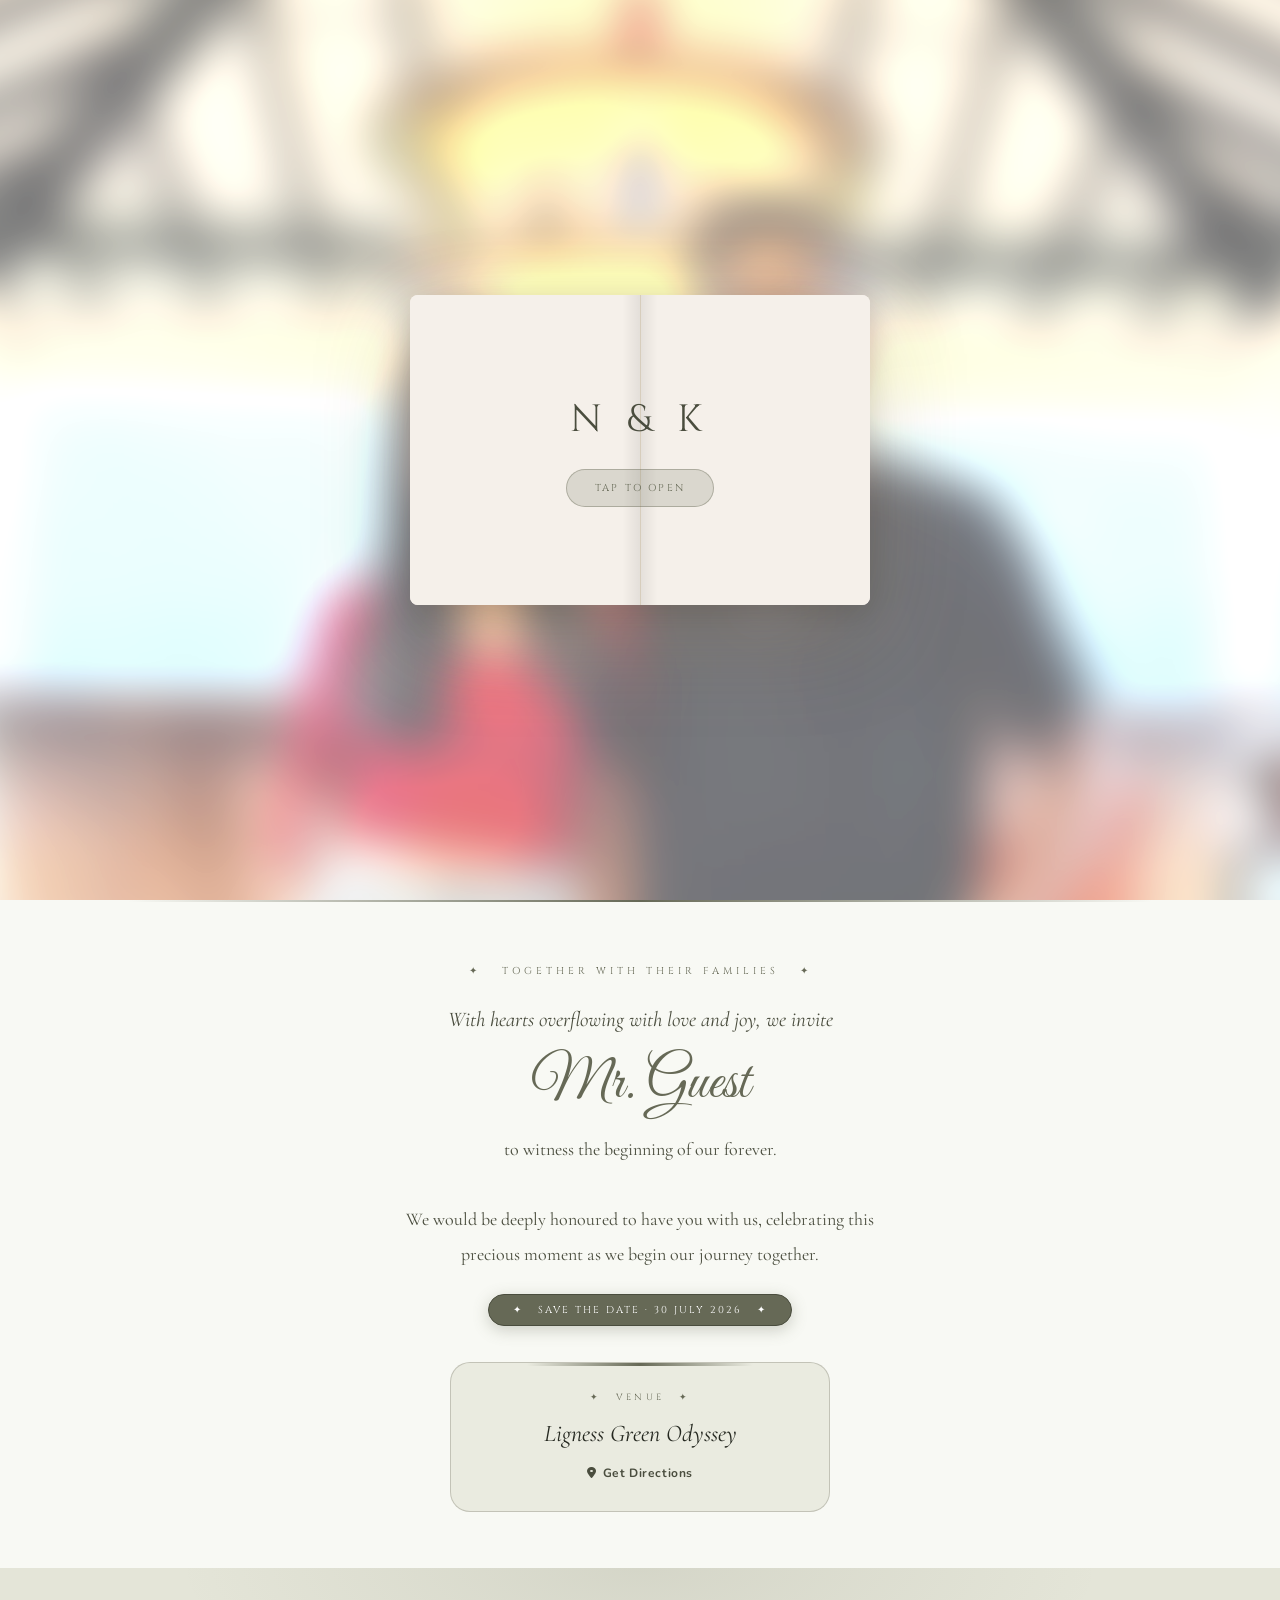
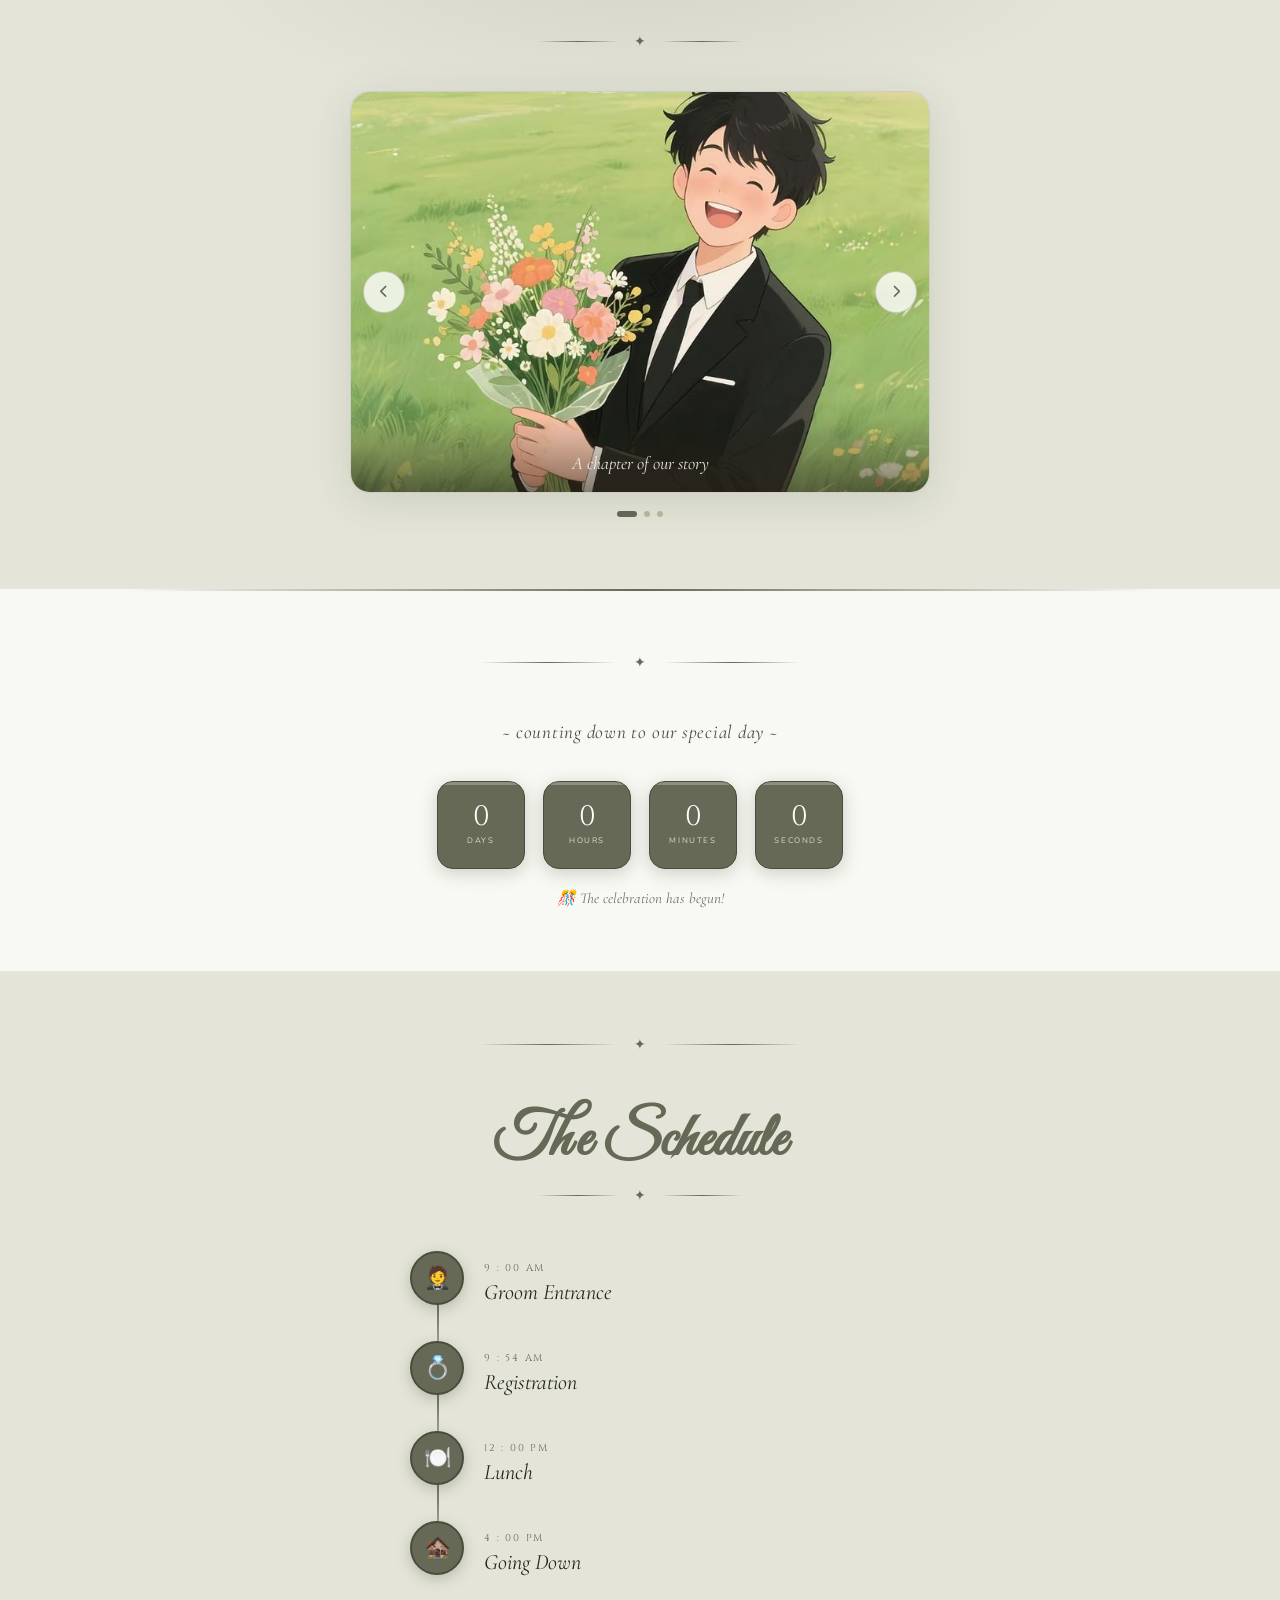
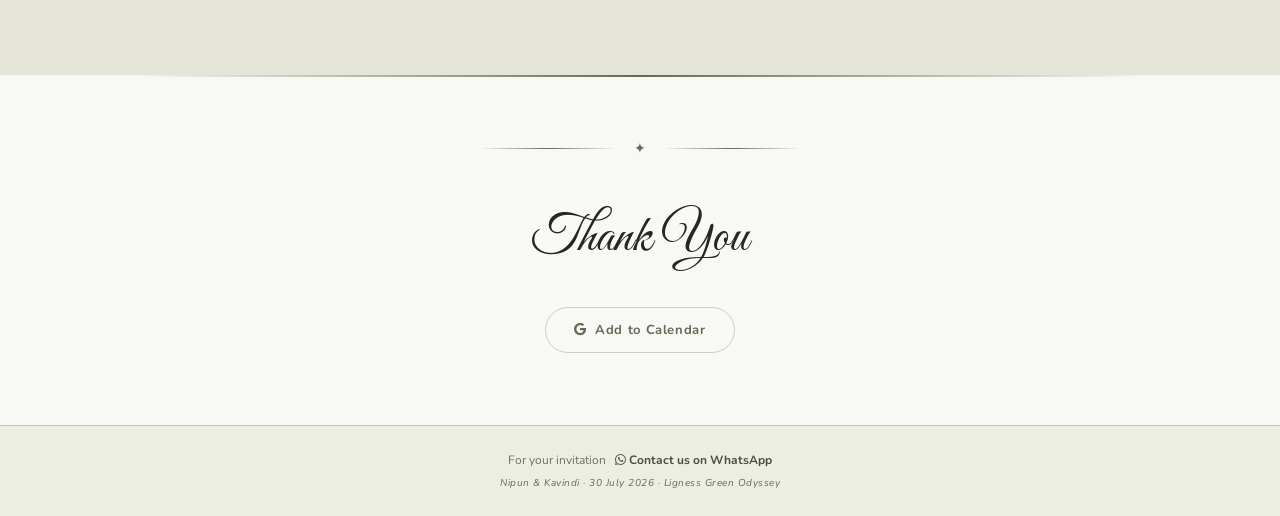
==== invitaion/index.html @ 9d9e5617 "Update index.html" ====
<!DOCTYPE html>
<html lang="en">
<head>
  <meta charset="UTF-8">
  <meta name="viewport" content="width=device-width, initial-scale=1.0">
  <title>Nipun &amp; Kavindi · Wedding Invitation</title>
  <meta name="description" content="You are cordially invited to the wedding of Nipun &amp; Kavindi · 30 July 2026">
  <meta http-equiv="Cache-Control" content="no-cache, no-store, must-revalidate">
  <meta http-equiv="Pragma" content="no-cache">
  <meta http-equiv="Expires" content="0">
  <link rel="preconnect" href="https://fonts.googleapis.com">
  <link rel="preconnect" href="https://fonts.gstatic.com" crossorigin>
  <link href="https://fonts.googleapis.com/css2?family=Great+Vibes&family=Cormorant+Garamond:ital,wght@0,300;0,400;0,500;0,600;1,300;1,400;1,500&family=Cinzel:wght@400;500;600&family=Nunito:wght@300;400;500;600&display=swap" rel="stylesheet">
  <link rel="stylesheet" href="https://cdnjs.cloudflare.com/ajax/libs/font-awesome/6.5.0/css/all.min.css">

  <style>
    /* ═══════════════════════════════════════════════════
       ELEGANT WEDDING INVITATION · LIGHT THEME
       Inspired by classic illustration wedding cards
    ═══════════════════════════════════════════════════ */

    :root {
      --bg:           #eaebe0;
      --bg-hero:      #eceee2;
      --card:         #f8f9f4;
      --text:         #252820;
      --text-mid:     #4a4d3e;
      --text-soft:    #6e7162;
      --gold:         #666956;
      --gold-mid:     #666956;
      --gold-pale:    #b8ba9e;
      --gold-light:   #d8d9ca;
      --teal:         #4a4d3e;
      --teal-light:   #666956;
      --blue-flower:  #5a6048;
      --lavender:     #7a7d68;
      --green:        #3d4032;
      --green-mid:    #666956;
      --border:       rgba(102,105,86,0.3);
      --shadow:       rgba(70,74,54,0.15);
    }

    *, *::before, *::after { margin:0; padding:0; box-sizing:border-box; }
    html { scroll-behavior:smooth; }

    body {
      font-family: 'Nunito', sans-serif;
      background: var(--bg);
      color: var(--text);
      overflow-x: hidden;
    }

    /* ─────────── MUSIC BUTTON ─────────── */
    .music-btn {
      position: fixed; top:14px; right:14px; z-index:200;
      display:flex; align-items:center; gap:7px;
      background: rgba(255,255,255,0.85);
      backdrop-filter: blur(10px);
      border: 1px solid var(--border);
      border-radius: 50px; padding:8px 16px;
      color: var(--gold); font-family:'Nunito',sans-serif;
      font-size:12px; font-weight:600; letter-spacing:0.04em;
      cursor:pointer; transition:all 0.3s;
      box-shadow: 0 2px 12px var(--shadow);
    }
    .music-btn:hover { background:#fff; box-shadow:0 4px 18px var(--shadow); }

    /* ═══════════════════════════════════════════════════
       HERO  (chandelier · names · date · couple · flowers)
    ═══════════════════════════════════════════════════ */
    .hero {
      position:relative; background: var(--bg-hero);
      display:flex; flex-direction:column; align-items:center;
      padding: 0 20px 0;
      overflow:hidden; min-height:100vh;
    }

    /* Soft radial glow in centre */
    .hero::before {
      content:''; position:absolute; inset:0;
      background: radial-gradient(ellipse 70% 60% at 50% 40%,
        rgba(102,105,86,0.18) 0%, transparent 70%);
      pointer-events:none;
    }

    /* ── Names & date ── */
    .hero-names-block {
      position:relative; z-index:5;
      text-align:center; margin-top:80px; margin-bottom:0;
    }
    .hero-names {
      font-family: 'Great Vibes', cursive;
      font-size: clamp(44px, 10vw, 78px);
      color: #2a1e0c;
      line-height: 1.1;
      letter-spacing: 0.01em;
      opacity:0; animation: fade-in 1s 0.3s ease forwards;
    }
    .hero-amp { color: #9a7b3c; }

    .hero-ornament {
      display:flex; align-items:center; justify-content:center;
      gap:12px; margin:10px auto;
      opacity:0; animation: fade-in 1s 0.5s ease forwards;
    }
    .hero-ornament::before, .hero-ornament::after {
      content:''; display:block; width:60px; height:1px;
      background: linear-gradient(to right, transparent, var(--gold-mid), transparent);
    }
    .hero-ornament span { font-size:14px; color:var(--gold-mid); }

    .hero-date {
      font-family:'Cinzel', serif;
      font-size: clamp(11px, 2vw, 14px);
      letter-spacing: 0.35em; color: var(--text-mid);
      text-transform:uppercase;
      opacity:0; animation: fade-in 1s 0.7s ease forwards;
    }

    @keyframes fade-in {
      from { opacity:0; transform:translateY(10px); }
      to   { opacity:1; transform:none; }
    }

    /* ── Scattered birds ── */
    .bird {
      position:absolute; z-index:6;
      animation: bird-float var(--bd, 4s) ease-in-out infinite alternate;
      animation-delay: var(--bdd, 0s);
    }
    @keyframes bird-float {
      from { transform: translateY(0) rotate(var(--br,0deg)); }
      to   { transform: translateY(-8px) rotate(var(--br2,2deg)); }
    }

    /* ── Couple illustration ── */
    .couple-wrap {
      position:relative; z-index:4;
      width: min(420px, 96vw);
      margin: 6px auto -8px;
      filter: drop-shadow(0 12px 28px rgba(160,130,90,0.15));
    }

    /* ── Flowers / foliage strip ── */
    .flower-strip {
      position:relative; z-index:5;
      width:100%; max-width:480px; margin:0 auto;
    }

    /* ═══════════════════════════════════════════════════
       INVITATION TEXT
    ═══════════════════════════════════════════════════ */
    .invitation-section {
      padding:64px 24px 56px;
      background: var(--card);
      text-align:center; position:relative; overflow:hidden;
    }
    .invitation-section::before {
      content:''; position:absolute; top:0; left:10%; right:10%; height:2px;
      background: linear-gradient(to right, transparent, #666956, transparent);
    }

    .invite-eyebrow {
      font-family:'Cinzel', serif;
      font-size:10px; letter-spacing:0.4em;
      color:var(--gold-mid); text-transform:uppercase;
      margin-bottom:22px;
    }
    .invite-lead {
      font-family:'Cormorant Garamond', serif;
      font-size: clamp(17px,3vw,21px); font-style:italic;
      color:var(--text-mid); line-height:1.9;
      max-width:540px; margin:0 auto 8px;
    }
    .invitee-name {
      display:block;
      font-family:'Great Vibes', cursive;
      font-size: clamp(38px,8vw,58px);
      color:var(--gold); margin:8px 0 12px;
    }
    .invite-body {
      font-family:'Cormorant Garamond', serif;
      font-size: clamp(15px,2.5vw,18px);
      color:var(--text-mid); line-height:1.95;
      max-width:520px; margin:0 auto;
    }
    .save-badge {
      display:inline-flex; align-items:center; gap:8px;
      margin-top:22px;
      background:#666956;
      border:1px solid #4a4d3e;
      border-radius:50px; padding:8px 24px;
      font-family:'Cinzel',serif; font-size:10px; letter-spacing:0.2em;
      color:#fff; text-transform:uppercase;
      box-shadow: 0 4px 16px rgba(102,105,86,0.3);
    }

    /* Venue card */
    .venue-card {
      max-width:380px; margin:36px auto 0;
      background:var(--bg);
      border:1px solid var(--border);
      border-radius:20px;
      padding:28px 32px; text-align:center;
      position:relative; overflow:hidden;
    }
    .venue-card::before {
      content:''; position:absolute; top:0; left:20%; right:20%; height:3px;
      background: linear-gradient(to right, transparent, #666956, transparent);
    }
    .venue-label {
      font-family:'Cinzel',serif; font-size:9px;
      letter-spacing:0.35em; color:var(--gold-mid);
      text-transform:uppercase; margin-bottom:14px;
    }
    .venue-name {
      font-family:'Cormorant Garamond',serif;
      font-size:24px; font-style:italic;
      color:var(--text); line-height:1.4;
    }
    .venue-link {
      display:inline-flex; align-items:center; gap:6px;
      margin-top:14px; color:var(--teal);
      font-family:'Nunito',sans-serif; font-size:12px;
      font-weight:700; letter-spacing:0.05em;
      text-decoration:none; transition:color .3s;
    }
    .venue-link:hover { color:var(--gold); }

    /* ═══════════════════════════════════════════════════
       GALLERY
    ═══════════════════════════════════════════════════ */
    .gallery-section {
      padding:64px 24px 72px;
      background:#e4e5d8; position:relative;
    }
    .gallery-section::before {
      content:''; position:absolute; inset:0;
      background:radial-gradient(ellipse 60% 40% at 50% 0%,
        rgba(102,105,86,0.12) 0%, transparent 60%);
      pointer-events:none;
    }

    .sec-title {
      font-family:'Great Vibes', cursive;
      font-size: clamp(40px,8vw,62px);
      color:var(--gold); text-align:center; margin-bottom:4px;
    }
    .sec-rule {
      display:flex; align-items:center; justify-content:center;
      gap:16px; margin-bottom:40px;
    }
    .sec-rule::before, .sec-rule::after {
      content:''; flex:1; max-width:80px; height:1.5px;
      background:linear-gradient(to right, transparent, #666956, transparent);
    }
    .sec-rule span { font-size:14px; color:#666956; }

    /* Carousel */
    .carousel-wrap { max-width:580px; margin:0 auto; }
    .carousel-frame {
      border-radius:20px; overflow:hidden;
      border:1px solid var(--border);
      box-shadow:0 8px 40px var(--shadow);
      position:relative; background:var(--card);
    }
    .c-track {
      display:flex;
      transition: transform .65s cubic-bezier(.4,0,.2,1);
    }
    .c-slide { min-width:100%; }
    .c-slide img {
      width:100%; height:400px;
      object-fit:cover; display:block;
    }
    .c-caption {
      position:absolute; bottom:0; left:0; right:0;
      padding:36px 22px 18px;
      background:linear-gradient(transparent, rgba(42,34,24,0.55));
      font-family:'Cormorant Garamond',serif; font-style:italic;
      font-size:18px; color:rgba(255,252,244,0.88);
      text-align:center; pointer-events:none;
    }
    .c-btn {
      position:absolute; top:50%; transform:translateY(-50%);
      background:rgba(255,255,255,0.8); backdrop-filter:blur(8px);
      border:1px solid var(--border); border-radius:50%;
      width:42px; height:42px;
      display:flex; align-items:center; justify-content:center;
      color:var(--gold); cursor:pointer; z-index:5; font-size:13px;
      transition:all .3s;
    }
    .c-btn:hover { background:#fff; color:var(--text); }
    .c-btn.prev { left:12px; }
    .c-btn.next { right:12px; }
    .c-dots {
      display:flex; justify-content:center; gap:7px; margin-top:18px;
    }
    .c-dot {
      height:6px; border-radius:3px; border:none; cursor:pointer;
      background:var(--gold-pale); transition:all .35s; width:6px;
    }
    .c-dot.on { background:var(--gold); width:20px; }

    /* ═══════════════════════════════════════════════════
       COUNTDOWN
    ═══════════════════════════════════════════════════ */
    .countdown-section {
      padding:64px 24px;
      background:var(--card); text-align:center;
      position:relative; overflow:hidden;
    }
    .countdown-section::before {
      content:''; position:absolute; top:0; left:10%; right:10%; height:2px;
      background:linear-gradient(to right, transparent, #666956, transparent);
    }
    .cd-label {
      font-family:'Cormorant Garamond',serif; font-style:italic;
      font-size:clamp(15px,2.5vw,19px);
      color:var(--text-mid); letter-spacing:.04em; margin-bottom:38px;
    }
    .cd-grid {
      display:flex; justify-content:center;
      gap:clamp(10px,2vw,18px); flex-wrap:wrap; margin-bottom:20px;
    }
    .cd-item {
      width:88px; height:88px;
      background:#666956;
      border:1px solid #4a4d3e;
      border-radius:16px;
      display:flex; flex-direction:column;
      align-items:center; justify-content:center;
      position:relative; overflow:hidden;
      box-shadow: 0 4px 18px rgba(102,105,86,0.3);
    }
    .cd-item::before {
      content:''; position:absolute; top:0; left:0; right:0; height:3px;
      background:rgba(255,255,255,0.25);
    }
    .cd-val {
      font-family:'Cinzel',serif; font-size:28px;
      color:#fff; line-height:1;
    }
    .cd-unit {
      font-family:'Nunito',sans-serif;
      font-size:8px; letter-spacing:.2em;
      color:rgba(255,255,255,0.75); text-transform:uppercase; margin-top:4px;
    }
    .cd-sub {
      font-family:'Cormorant Garamond',serif; font-style:italic;
      font-size:15px; color:var(--text-soft);
    }

    /* ═══════════════════════════════════════════════════
       SCHEDULE
    ═══════════════════════════════════════════════════ */
    .schedule-section {
      padding:64px 24px;
      background:#e4e5d8; position:relative;
    }
    .timeline {
      max-width:460px; margin:0 auto;
      display:flex; flex-direction:column;
    }
    .tl-item {
      display:flex; gap:20px; align-items:flex-start;
      position:relative;
    }
    .tl-item:not(:last-child)::after {
      content:''; position:absolute; left:27px; top:52px;
      width:2px; height:calc(100% - 16px);
      background:linear-gradient(to bottom, #666956, rgba(102,105,86,0.15));
    }
    .tl-icon {
      width:54px; height:54px; flex-shrink:0;
      background:#666956;
      border:2px solid #4a4d3e; border-radius:50%;
      display:flex; align-items:center; justify-content:center;
      font-size:22px; position:relative; z-index:1;
      box-shadow: 0 4px 14px rgba(102,105,86,0.35);
    }
    .tl-body { padding:10px 0 36px; }
    .tl-time {
      font-family:'Cinzel',serif; font-size:10px;
      letter-spacing:.18em; color:var(--gold); margin-bottom:4px;
    }
    .tl-event {
      font-family:'Cormorant Garamond',serif;
      font-size:22px; font-style:italic; color:var(--text);
    }

    /* ═══════════════════════════════════════════════════
       RSVP
    ═══════════════════════════════════════════════════ */
    .rsvp-section {
      padding:64px 24px 72px;
      background:var(--card); text-align:center; position:relative;
    }
    .rsvp-section::before {
      content:''; position:absolute; top:0; left:10%; right:10%; height:2px;
      background:linear-gradient(to right, transparent, #666956, transparent);
    }
    .rsvp-msg {
      font-family:'Great Vibes',cursive;
      font-size:clamp(34px,6vw,52px);
      color:var(--text); margin-bottom:36px;
    }
    .btn-row { display:flex; gap:14px; justify-content:center; flex-wrap:wrap; }
    .btn-g {
      display:inline-flex; align-items:center; gap:8px;
      padding:13px 28px; border-radius:50px;
      font-family:'Nunito',sans-serif; font-size:13px;
      font-weight:700; letter-spacing:.05em;
      text-decoration:none; cursor:pointer; border:none;
      transition:all .3s; position:relative; overflow:hidden;
    }
    .btn-g::after {
      content:''; position:absolute; inset:0;
      background:linear-gradient(120deg, transparent 30%, rgba(255,255,255,0.25) 50%, transparent 70%);
      transform:translateX(-100%); transition:transform .5s;
    }
    .btn-g:hover::after { transform:translateX(100%); }
    .btn-primary {
      background:linear-gradient(135deg, #666956, #7a7d68);
      color:#fff;
      box-shadow:0 4px 20px rgba(184,136,46,0.28);
    }
    .btn-primary:hover { transform:translateY(-2px); box-shadow:0 8px 28px rgba(184,136,46,0.36); }
    .btn-outline {
      background:transparent;
      border:1.5px solid var(--border) !important;
      color:var(--gold);
    }
    .btn-outline:hover { background:var(--gold-light); transform:translateY(-2px); }

    /* ─── FOOTER ─── */
    footer {
      background:var(--bg-hero);
      border-top:1px solid var(--border);
      padding:26px 20px; text-align:center;
    }
    footer p { font-size:12px; color:var(--text-soft); }
    footer a { color:var(--teal); font-weight:700; text-decoration:none; }
    footer .made { margin-top:8px; font-size:10px; color:var(--gold-mid); font-style:italic; letter-spacing:.05em; }

    /* ─── SHARED ─── */
    .gold-rule {
      display:flex; align-items:center; gap:18px;
      max-width:360px; margin:0 auto 48px; padding:0 20px;
    }
    .gold-rule::before, .gold-rule::after {
      content:''; flex:1; height:1.5px;
      background:linear-gradient(to right, transparent, #666956, transparent);
    }
    .gold-rule-icon { font-size:14px; color:#666956; }

    .reveal {
      opacity:0; transform:translateY(24px);
      transition: opacity .8s ease, transform .8s ease;
    }
    .reveal.vis { opacity:1; transform:none; }

    /* Falling particles */
    .petal {
      position:fixed; pointer-events:none; z-index:3;
      animation:petal-fall linear forwards; opacity:0;
    }
    @keyframes petal-fall {
      0%   { opacity:0; transform:translateY(-8vh) rotate(0deg) translateX(0); }
      6%   { opacity:.85; }
      80%  { opacity:.55; }
      100% { opacity:0; transform:translateY(112vh) rotate(var(--rot,540deg)) translateX(var(--dx,28px)); }
    }


    @media (max-width:480px) {
      .cd-item { width:74px; height:74px; }
      .cd-val   { font-size:22px; }
      .c-slide img { height:280px; }
      .hero { min-height: unset; padding-bottom: 20px; }
    }

    /* ── Contact popup ── */
    #contact-modal {
      position: fixed; inset: 0; z-index: 8000;
      display: flex; align-items: center; justify-content: center;
      background: rgba(42,34,24,0.45);
      backdrop-filter: blur(6px);
      opacity: 0; pointer-events: none;
      transition: opacity 0.3s ease;
    }
    #contact-modal.show { opacity: 1; pointer-events: all; }

    .cm-box {
      background: var(--card);
      border: 1px solid var(--border);
      border-radius: 24px;
      padding: 40px 36px 32px;
      text-align: center;
      width: min(360px, 88vw);
      position: relative;
      box-shadow: 0 24px 80px rgba(130,100,60,0.18);
      transform: translateY(16px);
      transition: transform 0.3s ease;
    }
    #contact-modal.show .cm-box { transform: translateY(0); }

    .cm-close {
      position: absolute; top: 14px; right: 18px;
      background: none; border: none; cursor: pointer;
      font-size: 18px; color: var(--text-soft);
      line-height: 1; transition: color 0.2s;
    }
    .cm-close:hover { color: var(--gold); }

    .cm-title {
      font-family: 'Great Vibes', cursive;
      font-size: 36px; color: var(--text);
      margin-bottom: 6px;
    }
    .cm-rule {
      display: flex; align-items: center; gap: 10px;
      margin: 0 auto 24px; max-width: 200px;
    }
    .cm-rule::before, .cm-rule::after {
      content: ''; flex: 1; height: 1px;
      background: linear-gradient(to right, transparent, var(--gold-mid), transparent);
    }
    .cm-rule span { font-size: 11px; color: var(--gold-mid); }

    .cm-person {
      display: flex; align-items: center; justify-content: space-between;
      background: var(--bg);
      border: 1px solid var(--border);
      border-radius: 14px;
      padding: 14px 20px; margin-bottom: 12px;
    }
    .cm-name {
      font-family: 'Cormorant Garamond', serif;
      font-size: 17px; font-style: italic;
      color: var(--text-mid); text-align: left;
    }
    .cm-num {
      font-family: 'Cinzel', serif;
      font-size: 12px; letter-spacing: 0.06em;
      color: var(--text); text-align: right;
    }
    .cm-wa {
      display: inline-flex; align-items: center; gap: 6px;
      margin-top: 5px;
      font-family: 'Nunito', sans-serif; font-size: 11px;
      font-weight: 700; color: #25d366;
      text-decoration: none; transition: opacity 0.2s;
    }
    .cm-wa:hover { opacity: 0.75; }

    /* footer link styled as plain link */
    .footer-contact-btn {
      background: none; border: none; cursor: pointer;
      color: var(--teal); font-weight: 700;
      font-family: inherit; font-size: inherit;
      padding: 0; text-decoration: none;
      transition: color 0.2s;
    }
    .footer-contact-btn:hover { color: var(--gold); }

    /* ═══════════════════════════════════════════════════
       ENVELOPE INTRO
    ═══════════════════════════════════════════════════ */
    #env-intro {
      position: fixed;
      inset: 0;
      z-index: 9999;
      display: flex;
      align-items: center;
      justify-content: center;
      overflow: hidden;
      transition: opacity 0.8s ease;
    }
    #env-intro.fading {
      opacity: 0;
      pointer-events: none;
    }

    .env-bg {
      position: absolute;
      inset: -60px;
      background: url('./img/back.jpg') center 25%/cover no-repeat;
      filter: blur(22px) brightness(1.15) saturate(0.8);
      transform: scale(1.1);
    }
    .env-bg::after {
      content: '';
      position: absolute;
      inset: 0;
      background: rgba(255, 251, 247, 0.38);
    }

    .env-scene {
      position: relative;
      width: min(460px, 88vw);
      height: min(310px, 62vw);
      perspective: 1600px;
    }

    /* card backing — carries the drop shadow */
    .env-backing {
      position: absolute;
      inset: 0;
      border-radius: 8px;
      background: #f5f0ea;
      box-shadow:
        0 32px 100px rgba(130, 100, 60, 0.22),
        0 8px 30px rgba(0, 0, 0, 0.12);
      z-index: 0;
    }

    .env-panel {
      position: absolute;
      top: 0;
      height: 100%;
      width: 50%;
      background: #f5f0ea;
      z-index: 2;
      transition: transform 1.35s cubic-bezier(0.42, 0, 0.18, 1);
      will-change: transform;
    }
    .env-panel-left {
      left: 0;
      transform-origin: left center;
      border-radius: 8px 0 0 8px;
    }
    .env-panel-right {
      right: 0;
      transform-origin: right center;
      border-radius: 0 8px 8px 0;
    }

    /* inner-fold shading */
    .env-panel-left::after {
      content: '';
      position: absolute;
      top: 0; right: 0; bottom: 0; width: 18px;
      background: linear-gradient(to left, rgba(0,0,0,0.07), transparent);
      border-radius: 0;
    }
    .env-panel-right::before {
      content: '';
      position: absolute;
      top: 0; left: 0; bottom: 0; width: 18px;
      background: linear-gradient(to right, rgba(0,0,0,0.07), transparent);
    }

    /* center crease line */
    .env-fold {
      position: absolute;
      top: 0; left: 50%; bottom: 0;
      width: 1px;
      background: rgba(170, 135, 85, 0.22);
      z-index: 5;
      pointer-events: none;
    }

    /* monogram + button layer */
    .env-content {
      position: absolute;
      inset: 0;
      display: flex;
      flex-direction: column;
      align-items: center;
      justify-content: center;
      z-index: 10;
      transition: opacity 0.4s ease;
    }
    .env-content.hidden { opacity: 0; pointer-events: none; }

    .env-monogram {
      font-family: 'Cinzel', serif;
      font-size: clamp(24px, 5.5vw, 38px);
      color: #4a4d3e;
      letter-spacing: 0.2em;
      margin-bottom: 24px;
      font-weight: 400;
    }

    .env-open-btn {
      font-family: 'Cinzel', serif;
      font-size: clamp(8px, 1.6vw, 10px);
      letter-spacing: 0.22em;
      text-transform: uppercase;
      color: #666956;
      background: rgba(102, 105, 86, 0.18);
      border: 1px solid rgba(102, 105, 86, 0.4);
      border-radius: 50px;
      padding: 11px 28px;
      cursor: pointer;
      transition: background 0.3s, transform 0.2s;
    }
    .env-open-btn:hover {
      background: rgba(102, 105, 86, 0.30);
      transform: scale(1.04);
    }
    .env-open-btn:active { transform: scale(0.96); }

    /* open animation */
    #env-intro.is-opening .env-panel-left  { transform: rotateY(-170deg); }
    #env-intro.is-opening .env-panel-right { transform: rotateY(170deg); }
  </style>
</head>
<body>

<!-- ═══════════════════════════════════════════════════
     ENVELOPE INTRO
═══════════════════════════════════════════════════ -->
<div id="env-intro">
  <div class="env-bg"></div>
  <div class="env-scene">
    <div class="env-backing"></div>
    <div class="env-panel env-panel-left"></div>
    <div class="env-panel env-panel-right"></div>
    <div class="env-fold"></div>
    <div class="env-content" id="env-content">
      <div class="env-monogram">N &amp; K</div>
      <button class="env-open-btn" onclick="openEnvelope()">TAP TO OPEN</button>
    </div>
  </div>
</div>

<!-- Background music -->
<audio id="bg-music" loop>
  <source src="./img/PianoCello Cover.mp3" type="audio/mpeg">
</audio>

<!-- Music button -->
<button class="music-btn" onclick="toggleMusic()">
  <i class="fas fa-music" id="music-icon"></i>
  <span id="music-label">Music</span>
</button>

<!-- ═══════════════════════════════════════════════════
     HERO
═══════════════════════════════════════════════════ -->
<section class="hero">

  <!-- ── Scattered birds ── -->
  <!-- Bird 1 top-left -->
  <div class="bird" style="top:6%;left:6%;--bd:4.5s;--bdd:0s;--br:-5deg;--br2:3deg;">
    <svg width="32" height="22" viewBox="0 0 32 22" fill="none" xmlns="http://www.w3.org/2000/svg">
      <path d="M16,14 Q8,6 0,9 Q6,9 10,12 Q12,8 16,6 Q20,8 22,12 Q26,9 32,9 Q24,6 16,14Z" fill="#4a4d3e"/>
      <path d="M14,14 Q16,18 18,14" fill="#4a4d3e"/>
    </svg>
  </div>
  <!-- Bird 2 top-right -->
  <div class="bird" style="top:5%;right:8%;--bd:5s;--bdd:.8s;--br:3deg;--br2:-4deg;">
    <svg width="26" height="18" viewBox="0 0 26 18" fill="none" xmlns="http://www.w3.org/2000/svg">
      <path d="M13,12 Q6,4 0,7 Q5,7 8,10 Q10,6 13,4 Q16,6 18,10 Q21,7 26,7 Q20,4 13,12Z" fill="#666956"/>
      <path d="M11,12 Q13,16 15,12" fill="#666956"/>
    </svg>
  </div>
  <!-- Bird 3 mid-left -->
  <div class="bird" style="top:14%;left:2%;--bd:6s;--bdd:1.4s;--br:-3deg;--br2:5deg;">
    <svg width="20" height="14" viewBox="0 0 20 14" fill="none" xmlns="http://www.w3.org/2000/svg">
      <path d="M10,9 Q5,3 0,5 Q4,5 6,8 Q8,5 10,3 Q12,5 14,8 Q16,5 20,5 Q15,3 10,9Z" fill="#4a4d3e" opacity=".7"/>
    </svg>
  </div>
  <!-- Bird 4 mid-right -->
  <div class="bird" style="top:18%;right:3%;--bd:3.8s;--bdd:2s;--br:5deg;--br2:-2deg;">
    <svg width="22" height="16" viewBox="0 0 22 16" fill="none" xmlns="http://www.w3.org/2000/svg">
      <path d="M11,10 Q5,3 0,6 Q4,6 7,9 Q9,5 11,4 Q13,5 15,9 Q18,6 22,6 Q17,3 11,10Z" fill="#7a7d68" opacity=".8"/>
    </svg>
  </div>
  <!-- Butterfly 1 -->
  <div class="bird" style="top:10%;left:28%;--bd:5.5s;--bdd:.5s;--br:-2deg;--br2:3deg;">
    <svg width="18" height="14" viewBox="0 0 18 14" fill="none" xmlns="http://www.w3.org/2000/svg">
      <path d="M9,7 Q4,1 0,3 Q2,8 6,8Z" fill="#8878c0" opacity=".65"/>
      <path d="M9,7 Q14,1 18,3 Q16,8 12,8Z" fill="#8878c0" opacity=".65"/>
      <path d="M9,7 Q5,10 3,13 Q6,12 8,9Z" fill="#6068a8" opacity=".5"/>
      <path d="M9,7 Q13,10 15,13 Q12,12 10,9Z" fill="#6068a8" opacity=".5"/>
      <line x1="9" y1="3" x2="9" y2="13" stroke="#4a4060" stroke-width=".8"/>
    </svg>
  </div>
  <!-- Butterfly 2 -->
  <div class="bird" style="top:8%;right:22%;--bd:4.2s;--bdd:1.8s;--br:4deg;--br2:-3deg;">
    <svg width="14" height="11" viewBox="0 0 14 11" fill="none" xmlns="http://www.w3.org/2000/svg">
      <path d="M7,5.5 Q3,.5 0,2 Q2,6 5,6Z" fill="#a888d0" opacity=".6"/>
      <path d="M7,5.5 Q11,.5 14,2 Q12,6 9,6Z" fill="#a888d0" opacity=".6"/>
      <path d="M7,5.5 Q4,8 2,10 Q5,9 6,7Z" fill="#7060a8" opacity=".45"/>
      <path d="M7,5.5 Q10,8 12,10 Q9,9 8,7Z" fill="#7060a8" opacity=".45"/>
    </svg>
  </div>


  <!-- ── Names & date ── -->
  <div class="hero-names-block">
    <h1 class="hero-names">Kavindi <span class="hero-amp">&amp;</span> Nipun</h1>
    <div class="hero-ornament"><span>✦</span></div>
    <p class="hero-date">30 &nbsp;·&nbsp; July &nbsp;·&nbsp; 2026</p>
  </div>

  <!-- ── Couple Illustration ── -->
  <div class="couple-wrap reveal">
    <img src="./img/couple.png" alt="Nipun &amp; Kavindi" style="width:100%;display:block;">
    <svg viewBox="0 0 420 490" width="100%" xmlns="http://www.w3.org/2000/svg" style="display:none">
      <defs>
        <linearGradient id="skinG" x1="0" y1="0" x2="0" y2="1">
          <stop offset="0%" stop-color="#f8dfc0"/>
          <stop offset="100%" stop-color="#f0cfa8"/>
        </linearGradient>
        <radialGradient id="dressGlow" cx="50%" cy="70%" r="50%">
          <stop offset="0%"  stop-color="#f8f4f0" stop-opacity="1"/>
          <stop offset="100%" stop-color="#e8e0d8" stop-opacity="0.8"/>
        </radialGradient>
        <radialGradient id="groundG" cx="50%" cy="100%" r="50%">
          <stop offset="0%"  stop-color="#d8ead8" stop-opacity="0.6"/>
          <stop offset="100%" stop-color="#d8ead8" stop-opacity="0"/>
        </radialGradient>
        <filter id="softShadow">
          <feDropShadow dx="0" dy="4" stdDeviation="6" flood-color="rgba(120,90,60,0.15)"/>
        </filter>
      </defs>

      <!-- Ground shadow -->
      <ellipse cx="210" cy="476" rx="160" ry="18" fill="url(#groundG)"/>

      <!-- ═══ GROOM (left, from behind) ═══ -->
      <g filter="url(#softShadow)">
        <!-- Shoes -->
        <ellipse cx="138" cy="472" rx="20" ry="6" fill="#1a1a1a"/>
        <ellipse cx="162" cy="472" rx="18" ry="5.5" fill="#222222"/>
        <!-- Trousers -->
        <path d="M130,360 Q132,420 128,470 L148,470 Q150,420 150,360Z" fill="#1c1c2a"/>
        <path d="M150,360 Q152,420 156,470 L172,470 Q168,420 170,360Z" fill="#16161e"/>
        <!-- Jacket body -->
        <path d="M118,200 Q115,240 118,290 Q122,340 128,360 L172,360 Q178,340 182,290 Q185,240 182,200Z" fill="#1a1a28"/>
        <!-- Jacket shoulder left -->
        <path d="M118,200 Q105,205 98,220 Q95,240 100,260 Q108,260 112,245 Q115,230 118,220Z" fill="#1c1c2a"/>
        <!-- Jacket sleeve left -->
        <path d="M100,260 Q96,300 98,330 Q102,332 108,330 Q112,300 112,260Z" fill="#1a1a28"/>
        <!-- Left hand -->
        <ellipse cx="103" cy="332" rx="7" ry="9" fill="url(#skinG)"/>
        <!-- Jacket shoulder right -->
        <path d="M182,200 Q195,205 202,220 Q205,240 200,260 Q192,260 188,245 Q185,230 182,220Z" fill="#1e1e2c"/>
        <!-- Jacket sleeve right (holding bride's waist) -->
        <path d="M200,260 Q204,290 200,312 Q196,314 192,312 Q188,290 188,260Z" fill="#1a1a28"/>
        <!-- Right hand at bride's back -->
        <ellipse cx="197" cy="314" rx="7" ry="8" fill="url(#skinG)"/>

        <!-- Shirt / white collar visible at neck -->
        <path d="M143,175 L150,188 L157,175" fill="none" stroke="#f4f0ec" stroke-width="3" stroke-linecap="round"/>
        <rect x="146" y="175" width="8" height="22" rx="2" fill="#f4f0ec"/>
        <!-- Tie / bow-tie subtle -->
        <path d="M148,180 L150,185 L152,180 Q150,178 148,180Z" fill="#8878c0" opacity=".8"/>
        <path d="M148,185 L150,188 L152,185 Q150,183 148,185Z" fill="#6860a0" opacity=".8"/>

        <!-- Jacket lapels -->
        <path d="M143,188 Q138,200 140,220 L148,210 L147,195Z" fill="#2a2a3a"/>
        <path d="M157,188 Q162,200 160,220 L152,210 L153,195Z" fill="#242432"/>

        <!-- Pocket square hint -->
        <path d="M168,218 L172,215 L175,218" fill="none" stroke="#f0f4ff" stroke-width="1.2" opacity=".5"/>

        <!-- Head (from behind) -->
        <path d="M140,140 Q135,128 136,116 Q138,100 150,96 Q162,100 164,116 Q165,128 160,140Z" fill="url(#skinG)"/>
        <!-- Short dark hair (covering most of head from behind) -->
        <path d="M136,130 Q132,120 133,108 Q135,90 150,86 Q165,90 167,108 Q168,120 164,130 Q158,122 150,120 Q142,122 136,130Z" fill="#2a1a10"/>
        <!-- Hair detail — slight wave on top -->
        <path d="M136,130 Q134,124 136,116 Q140,108 148,106" fill="none" stroke="#3a2a18" stroke-width="1.5" opacity=".5"/>
        <!-- Ears just visible -->
        <ellipse cx="137" cy="118" rx="4" ry="5" fill="#f0cfa8"/>
        <ellipse cx="163" cy="118" rx="4" ry="5" fill="#f0cfa8"/>
        <!-- Neck -->
        <rect x="145" y="140" width="10" height="22" rx="3" fill="url(#skinG)"/>
      </g>

      <!-- ═══ BRIDE (right, from behind/side) ═══ -->
      <g filter="url(#softShadow)">
        <!-- ── Wedding dress — full ball gown ── -->
        <!-- Skirt – huge, layered, flowing right -->
        <path d="M235,310 Q290,330 340,370 Q380,400 400,440 Q380,450 360,445 Q320,425 280,400 Q245,378 228,355 Q215,340 215,320Z" fill="url(#dressGlow)"/>
        <!-- Skirt – left side -->
        <path d="M215,310 Q190,330 170,360 Q155,385 150,420 Q165,428 180,420 Q195,400 210,375 Q222,350 225,325Z" fill="#f4f0ee"/>
        <!-- Skirt – back centre -->
        <path d="M215,315 Q240,355 258,400 Q265,430 260,460 Q248,465 238,458 Q236,428 228,395 Q218,360 210,320Z" fill="#ece8e4"/>
        <!-- Skirt – back left flowing train -->
        <path d="M210,340 Q195,375 185,410 Q178,440 182,465 L205,465 Q210,440 218,408 Q224,375 220,340Z" fill="#f0ece8"/>
        <!-- Skirt overlay / texture folds -->
        <path d="M215,315 Q225,340 230,370 Q232,350 230,330Z" fill="rgba(220,210,200,0.3)"/>
        <path d="M215,315 Q205,340 200,370 Q198,350 200,330Z" fill="rgba(220,210,200,0.3)"/>
        <path d="M238,345 Q255,370 265,400 Q260,380 248,355Z" fill="rgba(220,210,200,0.25)"/>

        <!-- Train centre piece -->
        <path d="M228,460 Q235,480 228,490 Q220,480 218,460Z" fill="#ece8e2"/>

        <!-- Bodice -->
        <path d="M200,210 Q198,240 200,270 Q204,295 210,315 L222,315 Q228,295 230,270 Q232,240 230,210Z" fill="#f8f4f0"/>
        <!-- Bodice back details (lace/buttons) -->
        <path d="M214,215 L214,310" stroke="#e0d4c8" stroke-width="1.5" stroke-dasharray="3,4"/>
        <circle cx="214" cy="230" r="2" fill="#e0d4c8"/>
        <circle cx="214" cy="248" r="2" fill="#e0d4c8"/>
        <circle cx="214" cy="266" r="2" fill="#e0d4c8"/>
        <circle cx="214" cy="284" r="2" fill="#e0d4c8"/>
        <circle cx="214" cy="302" r="2" fill="#e0d4c8"/>

        <!-- Strapless bodice top edge (sweetheart neckline from back) -->
        <path d="M200,210 Q204,206 210,208 Q214,204 218,207 Q222,204 226,207 Q230,206 230,210" fill="none" stroke="#e0d4c8" stroke-width="1.5"/>

        <!-- Shoulder/neck line -->
        <path d="M200,210 Q196,200 198,188" stroke="#f0cfa8" stroke-width="7" stroke-linecap="round" fill="none"/>
        <path d="M230,210 Q234,200 232,188" stroke="#f0cfa8" stroke-width="7" stroke-linecap="round" fill="none"/>

        <!-- Right arm (visible, going to groom) -->
        <path d="M198,230 Q192,250 190,268" fill="none" stroke="#f0cfa8" stroke-width="8" stroke-linecap="round"/>
        <!-- Right hand -->
        <ellipse cx="190" cy="271" rx="7" ry="8" fill="url(#skinG)"/>

        <!-- Bouquet of white flowers -->
        <g transform="translate(172, 265)">
          <!-- Stems -->
          <path d="M10,40 L12,55 M12,38 L14,55 M14,40 L13,55 M16,39 L15,55 M8,42 L10,55" fill="none" stroke="#5a8850" stroke-width="1.2" stroke-linecap="round"/>
          <!-- Ribbon -->
          <path d="M6,55 Q12,52 18,55 Q12,58 6,55Z" fill="#f0e0d0"/>
          <path d="M6,55 Q4,62 6,68" fill="none" stroke="#e8d0c0" stroke-width="1.5"/>
          <path d="M18,55 Q20,62 18,68" fill="none" stroke="#e8d0c0" stroke-width="1.5"/>
          <!-- White flowers -->
          <g fill="#fff" stroke="#e8d8c0" stroke-width=".8">
            <circle cx="10" cy="16" r="7"/>
            <circle cx="22" cy="14" r="6"/>
            <circle cx="15" cy="6"  r="7"/>
            <circle cx="3"  cy="22" r="5"/>
            <circle cx="26" cy="25" r="5"/>
            <circle cx="14" cy="30" r="5"/>
          </g>
          <!-- Flower centres -->
          <circle cx="10" cy="16" r="2.5" fill="#f7e060"/>
          <circle cx="22" cy="14" r="2.2" fill="#f7e060"/>
          <circle cx="15" cy="6"  r="2.5" fill="#f7e060"/>
          <circle cx="3"  cy="22" r="2"   fill="#f7e060"/>
          <circle cx="26" cy="25" r="2"   fill="#f7e060"/>
          <circle cx="14" cy="30" r="2"   fill="#f7e060"/>
          <!-- Petals on main flower -->
          <g fill="rgba(255,255,255,0.7)">
            <ellipse cx="10" cy="9"  rx="2.5" ry="4" transform="rotate(-10 10 9)"/>
            <ellipse cx="4"  cy="13" rx="2.5" ry="4" transform="rotate(60 4 13)"/>
            <ellipse cx="16" cy="13" rx="2.5" ry="4" transform="rotate(-60 16 13)"/>
            <ellipse cx="15" cy="21" rx="2.5" ry="4" transform="rotate(30 15 21)"/>
          </g>
          <!-- Small baby's breath -->
          <circle cx="7"  cy="38" r="1.5" fill="#f8f8f8"/>
          <circle cx="17" cy="36" r="1.5" fill="#f8f8f8"/>
          <circle cx="22" cy="38" r="1.2" fill="#f8f8f8"/>
        </g>

        <!-- ── Veil ── -->
        <!-- Veil top attached to head -->
        <path d="M214,128 Q240,150 268,180 Q300,215 320,260 Q335,295 330,340 Q316,345 305,335 Q308,300 295,268 Q278,228 258,196 Q240,168 222,148Z" fill="rgba(248,244,240,0.6)"/>
        <!-- Veil edge lace -->
        <path d="M214,128 Q240,150 268,180 Q300,215 320,260 Q335,295 330,340" fill="none" stroke="rgba(220,210,200,0.5)" stroke-width="1.5" stroke-dasharray="3,4"/>
        <!-- Veil left side -->
        <path d="M210,128 Q195,145 188,165 Q180,190 182,220 Q178,215 176,200 Q175,178 182,155 Q190,135 206,122Z" fill="rgba(248,244,240,0.55)"/>

        <!-- ── Head (facing slightly toward viewer) ── -->
        <!-- Neck -->
        <ellipse cx="215" cy="155" rx="9" ry="12" fill="url(#skinG)"/>
        <!-- Head shape -->
        <ellipse cx="215" cy="118" rx="24" ry="28" fill="url(#skinG)"/>

        <!-- Dark hair (updo, from behind) -->
        <path d="M192,118 Q191,100 196,88 Q203,76 215,72 Q227,76 234,88 Q239,100 238,118 Q232,108 215,106 Q198,108 192,118Z" fill="#2a1a10"/>
        <!-- Hair updo bun -->
        <ellipse cx="215" cy="78" rx="14" ry="10" fill="#2a1a10"/>
        <path d="M204,80 Q210,72 215,70 Q220,72 226,80" fill="none" stroke="#3a2a18" stroke-width="2" opacity=".5"/>

        <!-- ── Tiara ── -->
        <g fill="none" stroke="#7a7d68" stroke-width="1.5">
          <path d="M200,90 Q205,82 210,87 Q213,80 215,86 Q217,80 220,87 Q225,82 230,90"/>
          <path d="M205,89 L206,84 L207,89"/>
          <path d="M215,88 L215,81 L215,88"/>
          <path d="M225,89 L224,84 L223,89"/>
        </g>
        <g fill="#7a7d68" opacity=".8">
          <circle cx="206" cy="84" r="1.5"/>
          <circle cx="215" cy="81" r="2"/>
          <circle cx="224" cy="84" r="1.5"/>
          <circle cx="200" cy="90" r="1.2"/>
          <circle cx="230" cy="90" r="1.2"/>
        </g>

        <!-- Pearl earring -->
        <circle cx="192" cy="122" r="3" fill="#f4f4f0"/>
        <circle cx="192" cy="128" r="2.5" fill="#f0eeec"/>

        <!-- Face (partial profile — left cheek visible) -->
        <!-- Cheek blush -->
        <ellipse cx="196" cy="122" rx="6" ry="4" fill="#f4a0b0" opacity=".3"/>
        <!-- Eye (barely visible at profile) -->
        <path d="M196,115 Q198,113 200,115" fill="none" stroke="#2a1a10" stroke-width="1.5" stroke-linecap="round"/>
        <!-- Eyelash hint -->
        <path d="M196,114 Q197,111 199,113" fill="none" stroke="#1a1010" stroke-width="1" opacity=".6"/>
        <!-- Lips hint -->
        <path d="M194,127 Q196,130 198,127" fill="none" stroke="#c47a8a" stroke-width="1.2" stroke-linecap="round"/>
      </g>

      <!-- ── Decorative flowers at feet ── -->
      <!-- Ground greenery left -->
      <path d="M60,478 Q80,460 100,470 Q80,472 60,478Z" fill="#5a8850" opacity=".7"/>
      <path d="M40,480 Q65,462 85,468 Q65,472 40,480Z" fill="#4a7840" opacity=".6"/>
      <path d="M80,476 Q95,456 115,464 Q95,468 80,476Z" fill="#6a9860" opacity=".5"/>
      <!-- Ground greenery right -->
      <path d="M310,476 Q330,458 355,466 Q335,470 310,476Z" fill="#5a8850" opacity=".65"/>
      <path d="M340,478 Q360,460 385,468 Q365,472 340,478Z" fill="#4a7840" opacity=".55"/>
      <path d="M290,480 Q310,462 335,470 Q315,474 290,480Z" fill="#6a9860" opacity=".45"/>

      <!-- Blue cornflower left -->
      <g transform="translate(50,440)">
        <line x1="10" y1="0"  x2="10" y2="40" stroke="#5a8850" stroke-width="1.5"/>
        <line x1="18" y1="5"  x2="18" y2="38" stroke="#5a8850" stroke-width="1.5"/>
        <line x1="4"  y1="8"  x2="4"  y2="40" stroke="#4a7840" stroke-width="1.2"/>
        <!-- Leaves -->
        <path d="M10,20 Q3,16 2,24 Q6,22 10,25Z"  fill="#5a8850" opacity=".8"/>
        <path d="M18,18 Q25,14 26,22 Q22,20 18,23Z" fill="#4a7840" opacity=".8"/>
        <!-- Cornflower 1 -->
        <g transform="translate(10,0)">
          <path d="M0,0 L2,-8 L0,-6 L-2,-8Z" fill="#5068b0" transform="rotate(0)"/>
          <path d="M0,0 L2,-8 L0,-6 L-2,-8Z" fill="#5068b0" transform="rotate(45)"/>
          <path d="M0,0 L2,-8 L0,-6 L-2,-8Z" fill="#5068b0" transform="rotate(90)"/>
          <path d="M0,0 L2,-8 L0,-6 L-2,-8Z" fill="#5068b0" transform="rotate(135)"/>
          <path d="M0,0 L2,-8 L0,-6 L-2,-8Z" fill="#6878c0" transform="rotate(22)"/>
          <path d="M0,0 L2,-8 L0,-6 L-2,-8Z" fill="#6878c0" transform="rotate(67)"/>
          <path d="M0,0 L2,-8 L0,-6 L-2,-8Z" fill="#6878c0" transform="rotate(112)"/>
          <path d="M0,0 L2,-8 L0,-6 L-2,-8Z" fill="#6878c0" transform="rotate(157)"/>
          <circle cx="0" cy="0" r="3" fill="#4050a0"/>
        </g>
        <!-- Cornflower 2 -->
        <g transform="translate(18,5)">
          <path d="M0,0 L1.5,-7 L0,-5 L-1.5,-7Z" fill="#6878c0" transform="rotate(0)"/>
          <path d="M0,0 L1.5,-7 L0,-5 L-1.5,-7Z" fill="#6878c0" transform="rotate(45)"/>
          <path d="M0,0 L1.5,-7 L0,-5 L-1.5,-7Z" fill="#6878c0" transform="rotate(90)"/>
          <path d="M0,0 L1.5,-7 L0,-5 L-1.5,-7Z" fill="#6878c0" transform="rotate(135)"/>
          <path d="M0,0 L1.5,-7 L0,-5 L-1.5,-7Z" fill="#8890d0" transform="rotate(22)"/>
          <path d="M0,0 L1.5,-7 L0,-5 L-1.5,-7Z" fill="#8890d0" transform="rotate(67)"/>
          <path d="M0,0 L1.5,-7 L0,-5 L-1.5,-7Z" fill="#8890d0" transform="rotate(112)"/>
          <path d="M0,0 L1.5,-7 L0,-5 L-1.5,-7Z" fill="#8890d0" transform="rotate(157)"/>
          <circle cx="0" cy="0" r="2.5" fill="#4050a0"/>
        </g>
        <!-- Small bud -->
        <g transform="translate(4,8)">
          <ellipse cx="0" cy="0" rx="4" ry="6" fill="#8878c0" opacity=".7"/>
          <ellipse cx="0" cy="0" rx="2" ry="3" fill="#6060a0"/>
        </g>
      </g>

      <!-- White roses right side -->
      <g transform="translate(340,448)">
        <line x1="8"  y1="0" x2="6"  y2="35" stroke="#6a9860" stroke-width="1.5"/>
        <line x1="16" y1="4" x2="18" y2="38" stroke="#5a8850" stroke-width="1.5"/>
        <path d="M8,18 Q2,14 1,22 Q5,20 8,24Z"  fill="#6a9860" opacity=".8"/>
        <path d="M16,16 Q22,12 24,20 Q20,18 16,22Z" fill="#5a8850" opacity=".8"/>
        <!-- Rose 1 -->
        <g transform="translate(8,-2)">
          <path d="M0,0 Q4,-6 0,-10 Q-4,-6 0,0Z" fill="#f8f8f8"/>
          <path d="M0,0 Q6,-4 4,-10 Q0,-8 0,0Z" fill="#f0eeec"/>
          <path d="M0,0 Q-6,-4 -4,-10 Q0,-8 0,0Z" fill="#f4f2f0"/>
          <path d="M0,0 Q8,-2 8,-8 Q4,-6 0,0Z" fill="#ece8e4"/>
          <path d="M0,0 Q-8,-2 -8,-8 Q-4,-6 0,0Z" fill="#ece8e4"/>
          <circle cx="0" cy="-4" r="2.5" fill="#f8f4f0"/>
        </g>
        <!-- Rose 2 -->
        <g transform="translate(18,2)">
          <path d="M0,0 Q3,-5 0,-8 Q-3,-5 0,0Z" fill="#f8f8f8"/>
          <path d="M0,0 Q5,-3 3,-8 Q0,-6 0,0Z" fill="#f0eeec"/>
          <path d="M0,0 Q-5,-3 -3,-8 Q0,-6 0,0Z" fill="#f4f2f0"/>
          <circle cx="0" cy="-3" r="2" fill="#f8f4f0"/>
        </g>
      </g>

      <!-- Purple lavender sprigs -->
      <g transform="translate(92,455)" opacity=".75">
        <line x1="0" y1="0" x2="-2" y2="30" stroke="#6a9860" stroke-width="1.2"/>
        <circle cx="-2" cy="10" r="2.5" fill="#a888c8"/>
        <circle cx="-3" cy="17" r="2" fill="#9878c0"/>
        <circle cx="-1" cy="24" r="2" fill="#a888c8"/>
        <circle cx="-2" cy="30" r="2.5" fill="#8868b0"/>
      </g>
      <g transform="translate(310,458)" opacity=".7">
        <line x1="0" y1="0" x2="2" y2="28" stroke="#6a9860" stroke-width="1.2"/>
        <circle cx="2" cy="8"  r="2.2" fill="#a888c8"/>
        <circle cx="3" cy="15" r="2"   fill="#9878c0"/>
        <circle cx="2" cy="22" r="2"   fill="#a888c8"/>
        <circle cx="2" cy="28" r="2.2" fill="#8868b0"/>
      </g>
    </svg>
  </div>

</section>
<!-- End hero -->


<!-- ═══════════════════════════════════════════════════
     INVITATION TEXT
═══════════════════════════════════════════════════ -->
<section class="invitation-section">
  <p class="invite-eyebrow reveal">✦ &nbsp; Together with their families &nbsp; ✦</p>
  <p class="invite-lead reveal">
    With hearts overflowing with love and joy, we invite
  </p>
  <span class="invitee-name reveal" id="guest-name">Mr. Guest</span>
  <p class="invite-body reveal">
    to witness the beginning of our forever.<br><br>
    We would be deeply honoured to have you with us, celebrating this precious moment as we begin our journey together.
  </p>
  <div class="save-badge reveal">✦ &nbsp; Save the Date · 30 July 2026 &nbsp; ✦</div>

  <div class="venue-card reveal">
    <p class="venue-label">✦ &nbsp; Venue &nbsp; ✦</p>
    <p class="venue-name">Ligness Green Odyssey</p>
    <a href="https://www.google.com/maps/place/Ligness+Green+Odyssey/@6.1128645,80.2526773,17z/data=!3m1!4b1!4m9!3m8!1s0x3ae1718e69a153f9:0xa189c3250b1baf2c!5m2!4m1!1i2!8m2!3d6.1128645!4d80.2526773!16s%2Fg%2F11m5nx7hj5?entry=ttu&g_ep=EgoyMDI2MDUxMy4wIKXMDSoASAFQAw%3D%3D" target="_blank" rel="noopener noreferrer" class="venue-link">
      <i class="fas fa-map-marker-alt"></i> Get Directions
    </a>
  </div>
</section>


<!-- ═══════════════════════════════════════════════════
     GALLERY
═══════════════════════════════════════════════════ -->
<section class="gallery-section">
  <!-- <h2 class="sec-title reveal">Our Moments</h2> -->
  <div class="sec-rule reveal"><span>✦</span></div>

  <div class="carousel-wrap reveal">
    <div class="carousel-frame">
      <div class="c-track" id="c-track">
        <div class="c-slide"><img src="./img/c1.jpg" alt="Nipun &amp; Kavindi" loading="lazy"></div>
        <div class="c-slide"><img src="./img/c2.jpg" alt="Nipun &amp; Kavindi" loading="lazy" style="object-position:top"></div>
        <div class="c-slide"><img src="./img/c3.jpg" alt="Nipun &amp; Kavindi" loading="lazy"></div>
      </div>
      <div class="c-caption" id="c-caption">A chapter of our story</div>
      <button class="c-btn prev" onclick="slide(-1)"><i class="fas fa-chevron-left"></i></button>
      <button class="c-btn next" onclick="slide(1)"><i class="fas fa-chevron-right"></i></button>
    </div>
    <div class="c-dots" id="c-dots"></div>
  </div>
</section>


<!-- ═══════════════════════════════════════════════════
     COUNTDOWN
═══════════════════════════════════════════════════ -->
<section class="countdown-section">
  <div class="gold-rule"><span class="gold-rule-icon">✦</span></div>
  <p class="cd-label reveal">~ counting down to our special day ~</p>
  <div class="cd-grid">
    <div class="cd-item reveal"><div class="cd-val" id="cd-d">--</div><div class="cd-unit">Days</div></div>
    <div class="cd-item reveal"><div class="cd-val" id="cd-h">--</div><div class="cd-unit">Hours</div></div>
    <div class="cd-item reveal"><div class="cd-val" id="cd-m">--</div><div class="cd-unit">Minutes</div></div>
    <div class="cd-item reveal"><div class="cd-val" id="cd-s">--</div><div class="cd-unit">Seconds</div></div>
  </div>
  <p class="cd-sub reveal">...until we say "I do" 🤍</p>
</section>


<!-- ═══════════════════════════════════════════════════
     SCHEDULE
═══════════════════════════════════════════════════ -->
<section class="schedule-section">
  <div class="gold-rule"><span class="gold-rule-icon">✦</span></div>
  <h2 class="sec-title reveal" style="text-align:center;margin-bottom:6px;">The Schedule</h2>
  <div class="sec-rule reveal" style="margin-bottom:46px;"><span>✦</span></div>

  <div class="timeline">
    <div class="tl-item reveal">
      <div class="tl-icon">🤵</div>
      <div class="tl-body">
        <div class="tl-time">9 : 00  AM</div>
        <div class="tl-event">Groom Entrance</div>
      </div>
    </div>
    <div class="tl-item reveal">
      <div class="tl-icon">💍</div>
      <div class="tl-body">
        <div class="tl-time">9 : 54  AM</div>
        <div class="tl-event">Registration</div>
      </div>
    </div>
    <div class="tl-item reveal">
      <div class="tl-icon">🍽️</div>
      <div class="tl-body">
        <div class="tl-time">12 : 00  PM</div>
        <div class="tl-event">Lunch</div>
      </div>
    </div>
    <div class="tl-item reveal">
      <div class="tl-icon">🏚️</div>
      <div class="tl-body">
        <div class="tl-time">4 : 00  PM</div>
        <div class="tl-event">Going Down</div>
      </div>
    </div>
  </div>
</section>


<!-- ═══════════════════════════════════════════════════
     RSVP
═══════════════════════════════════════════════════ -->
<section class="rsvp-section">
  <div class="gold-rule"><span class="gold-rule-icon">✦</span></div>
  <p class="rsvp-msg reveal">Thank You</p>
  <div class="btn-row reveal">
    <a href="https://calendar.google.com/calendar/render?action=TEMPLATE&text=Nipun%20%26%20Kavindi%20Wedding&dates=20260730T090000/20260730T120000&details=Join%20us%20for%20our%20wedding%20celebration!&location=Ligness%20Green%20Odyssey"
       target="_blank" rel="noopener noreferrer"
       class="btn-g btn-outline">
      <i class="fab fa-google"></i> Add to Calendar
    </a>
  </div>
</section>


<!-- ═══════════════════════════════════════════════════
     FOOTER
═══════════════════════════════════════════════════ -->
<footer>
  <p>
    For your invitation &nbsp;
    <button class="footer-contact-btn" onclick="document.getElementById('contact-modal').classList.add('show')">
      <i class="fab fa-whatsapp"></i> Contact us on WhatsApp
    </button>
  </p>
  <p class="made">Nipun &amp; Kavindi · 30 July 2026 · Ligness Green Odyssey</p>
</footer>


<!-- ── Contact modal ── -->
<div id="contact-modal" onclick="if(event.target===this)this.classList.remove('show')">
  <div class="cm-box">
    <button class="cm-close" onclick="document.getElementById('contact-modal').classList.remove('show')">&times;</button>
    <div class="cm-title">Contact Us</div>
    <div class="cm-rule"><span>✦</span></div>

    <div class="cm-person">
      <div>
        <div class="cm-name">Nipun</div>
        <a class="cm-wa" href="https://wa.me/94771495443" target="_blank" rel="noopener noreferrer">
          <i class="fab fa-whatsapp"></i> WhatsApp
        </a>
      </div>
      <div class="cm-num">077 149 5443</div>
    </div>

    <div class="cm-person">
      <div>
        <div class="cm-name">Kavindi</div>
        <a class="cm-wa" href="https://wa.me/94712500196" target="_blank" rel="noopener noreferrer">
          <i class="fab fa-whatsapp"></i> WhatsApp
        </a>
      </div>
      <div class="cm-num">071 250 0196</div>
    </div>
  </div>
</div>

<!-- ═══════════════════════════════════════════════════
     JAVASCRIPT
═══════════════════════════════════════════════════ -->
<script>
/* ── Guest name from URL: ?guest=John+Silva ── */
(function() {
  const params = new URLSearchParams(window.location.search);
  const name = params.get('guest');
  if (name) {
    document.getElementById('guest-name').textContent = name;
  }
})();

/* ── Envelope intro ── */
document.body.style.overflow = 'hidden';

function openEnvelope() {
  const intro   = document.getElementById('env-intro');
  const content = document.getElementById('env-content');

  /* iOS requires audio.play() to be called synchronously inside the tap handler.
     We unlock the audio element here, pause immediately, then resume after the
     animation — this keeps the gesture chain intact on Safari. */
  const audio = document.getElementById('bg-music');
  audio.volume = 0;
  audio.play().then(() => { audio.pause(); }).catch(() => {});

  content.classList.add('hidden');

  setTimeout(() => intro.classList.add('is-opening'), 200);

  setTimeout(() => {
    intro.classList.add('fading');
    document.body.style.overflow = '';

    audio.play().then(() => {
      let v = 0;
      const fadeIn = setInterval(() => {
        v = Math.min(v + 0.05, 0.75);
        audio.volume = v;
        if (v >= 0.75) clearInterval(fadeIn);
      }, 120);
    }).catch(() => {});
    document.getElementById('music-icon').className  = 'fas fa-pause';
    document.getElementById('music-label').textContent = 'Pause';
  }, 1500);

  setTimeout(() => {
    intro.remove();
    setTimeout(startAutoScroll, 800);
  }, 2400);
}

/* ── Falling flowers ── */
(function(){
  /* ---- flower emoji pool ---- */
  const flowers = ['🌸','🌺','🌼','🌷','💐'];

  /* ---- spawn flower emoji ---- */
  function spawnFlower(){
    const el = document.createElement('span');
    el.className = 'petal';
    const dur = (Math.random()*8+8).toFixed(1);
    const dx  = ((Math.random()-0.5)*60).toFixed(0)+'px';
    const rot = (Math.random()*600+300).toFixed(0)+'deg';
    el.textContent = flowers[Math.floor(Math.random()*flowers.length)];
    el.style.cssText = `
      left:${Math.random()*100}vw;
      top:-40px;
      font-size:${(Math.random()*12+9).toFixed(0)}px;
      animation-duration:${dur}s;
      --dx:${dx};
      --rot:${rot};
    `;
    document.body.appendChild(el);
    setTimeout(()=>el.remove(), parseFloat(dur)*1000+400);
  }

  /* ---- scheduler ---- */
  let lastFlower = 0;
  const FLOWER_INTERVAL = 1800;  /* spawn a flower every ~1.8 s */

  function frame(ts){
    if(ts - lastFlower > FLOWER_INTERVAL){ spawnFlower(); lastFlower = ts; }
    requestAnimationFrame(frame);
  }

  /* pre-seed a small burst on load */
  for(let i=0;i<3;i++) setTimeout(spawnFlower, i*400);

  requestAnimationFrame(frame);
})();

/* ── Carousel ── */
const captions = [
  'A chapter of our story','In the garden of our love','The start of us'
];
let cur = 0;
const TOTAL = 3;
const track = document.getElementById('c-track');
const dotsEl = document.getElementById('c-dots');
const capEl  = document.getElementById('c-caption');

for(let i=0;i<TOTAL;i++){
  const d = document.createElement('button');
  d.className = 'c-dot'+(i===0?' on':'');
  d.onclick = ()=>goTo(i);
  dotsEl.appendChild(d);
}
function goTo(n){
  cur = ((n%TOTAL)+TOTAL)%TOTAL;
  track.style.transform = `translateX(-${cur*100}%)`;
  document.querySelectorAll('.c-dot').forEach((d,i)=>d.classList.toggle('on',i===cur));
  capEl.textContent = captions[cur];
}
function slide(dir){ goTo(cur+dir); }
setInterval(()=>slide(1), 4500);

/* ── Countdown ── */
function tick(){
  const target = new Date('2026-07-30T09:00:00');
  const diff   = target - new Date();
  if(diff<=0){
    ['cd-d','cd-h','cd-m','cd-s'].forEach(id=>document.getElementById(id).textContent='0');
    document.querySelector('.cd-sub').textContent='🎊 The celebration has begun!';
    return;
  }
  const d = Math.floor(diff/864e5);
  const h = Math.floor((diff%864e5)/36e5);
  const m = Math.floor((diff%36e5)/6e4);
  const s = Math.floor((diff%6e4)/1e3);
  document.getElementById('cd-d').textContent = d;
  document.getElementById('cd-h').textContent = String(h).padStart(2,'0');
  document.getElementById('cd-m').textContent = String(m).padStart(2,'0');
  document.getElementById('cd-s').textContent = String(s).padStart(2,'0');
}
tick(); setInterval(tick, 1000);

/* ── Music ── */
function toggleMusic(){
  const audio = document.getElementById('bg-music');
  const icon  = document.getElementById('music-icon');
  const label = document.getElementById('music-label');
  if (audio.paused) {
    audio.play();
    icon.className    = 'fas fa-pause';
    label.textContent = 'Pause';
  } else {
    audio.pause();
    icon.className    = 'fas fa-music';
    label.textContent = 'Music';
  }
}

/* ── RSVP ── */
function rsvpNow(){
  window.open('https://wa.me/94770792622?text=Hello%2C+I+would+like+to+RSVP+for+Nipun+%26+Kavindi%27s+wedding+on+30%2F07%2F2026','_blank');
}

/* ── Scroll reveal ── */
const obs = new IntersectionObserver(entries=>{
  entries.forEach(e=>{ if(e.isIntersecting){ e.target.classList.add('vis'); obs.unobserve(e.target); }});
},{threshold:0.1});
document.querySelectorAll('.reveal').forEach(el=>obs.observe(el));

/* ── Auto scroll ── */
let _asRaf = null;
let _asActive = false;

function startAutoScroll() {
  _asActive = true;
  const SPEED = 0.6; // px per frame (~36px/s at 60fps)
  function step() {
    if (!_asActive) return;
    const maxScroll = document.body.scrollHeight - window.innerHeight;
    if (window.scrollY >= maxScroll) { _asActive = false; return; }
    window.scrollBy(0, SPEED);
    _asRaf = requestAnimationFrame(step);
  }
  _asRaf = requestAnimationFrame(step);
}

let _asResumeTimer = null;

function stopAutoScroll() {
  _asActive = false;
  if (_asRaf) { cancelAnimationFrame(_asRaf); _asRaf = null; }
  clearTimeout(_asResumeTimer);
  _asResumeTimer = setTimeout(() => {
    const maxScroll = document.body.scrollHeight - window.innerHeight;
    if (window.scrollY < maxScroll) startAutoScroll();
  }, 3000);
}

['wheel','touchstart','mousedown','keydown'].forEach(e =>
  window.addEventListener(e, stopAutoScroll, { passive: true })
);
</script>
</body>
</html>
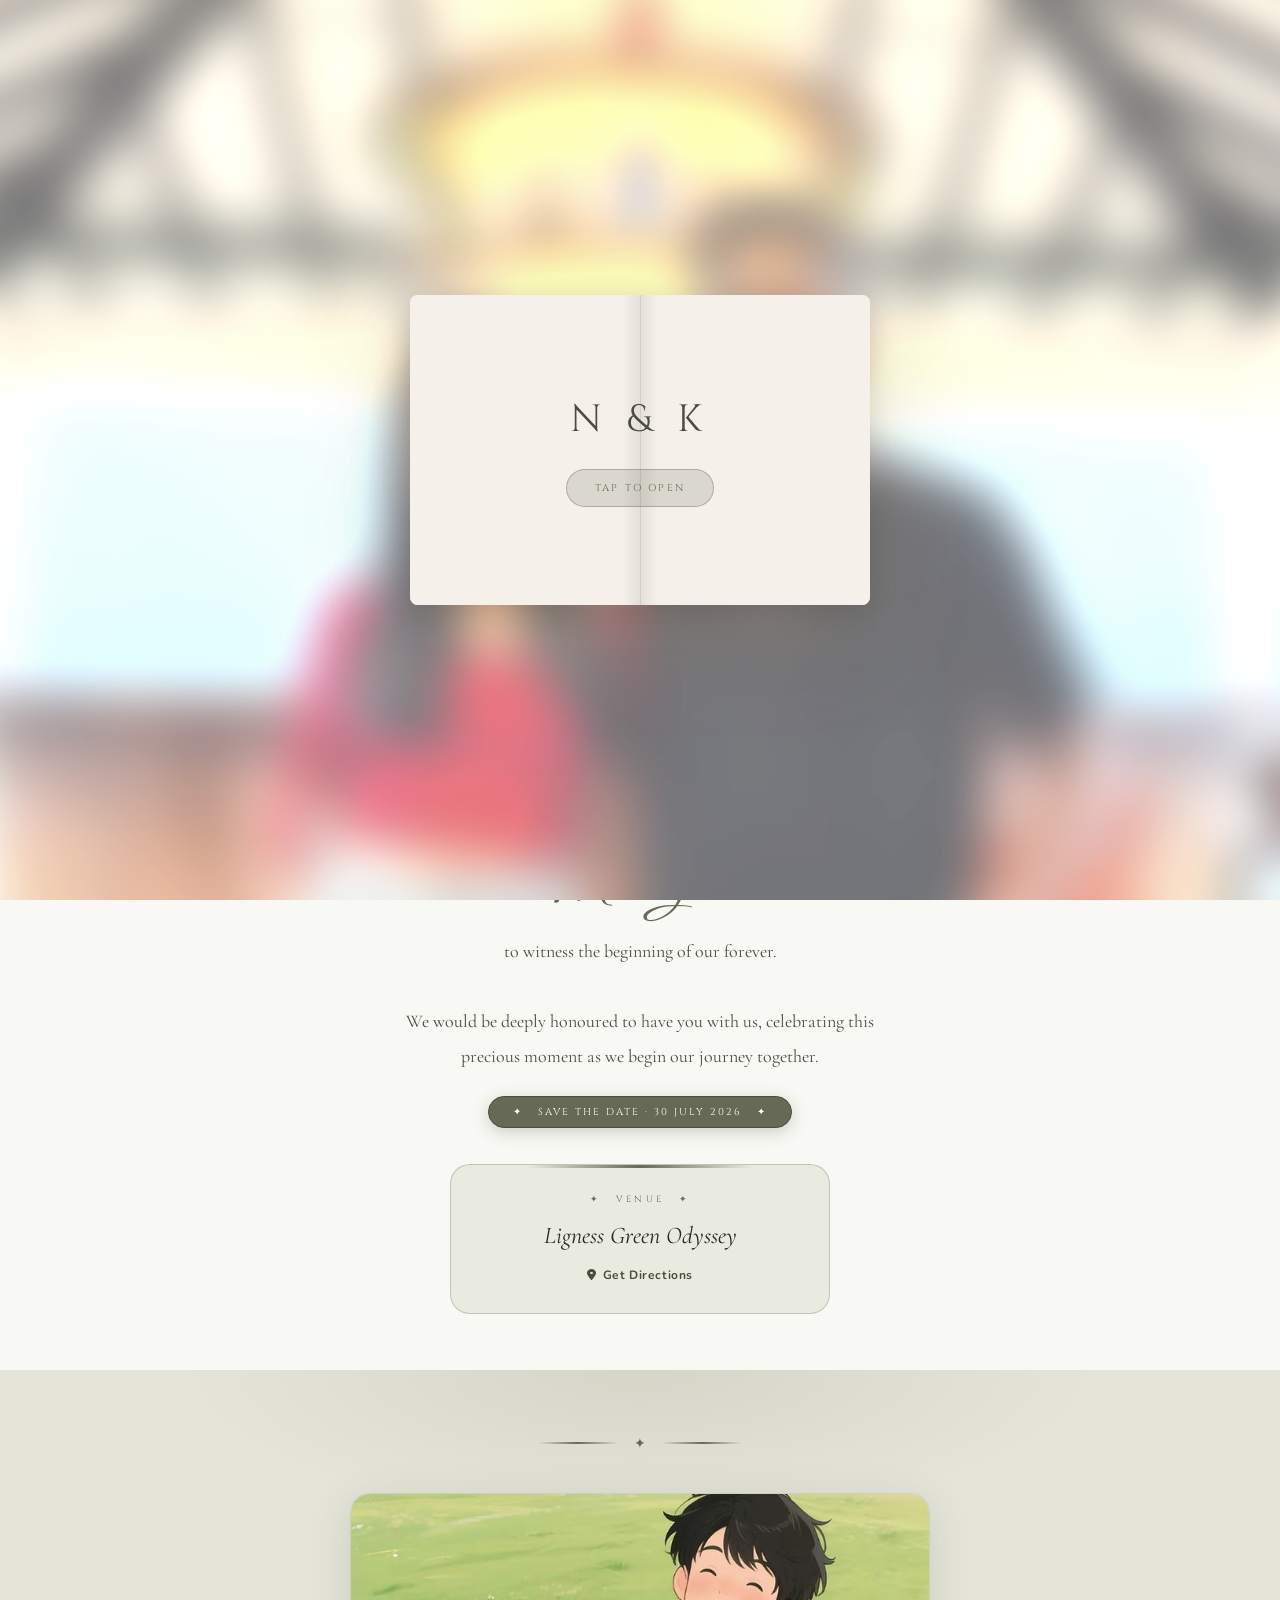
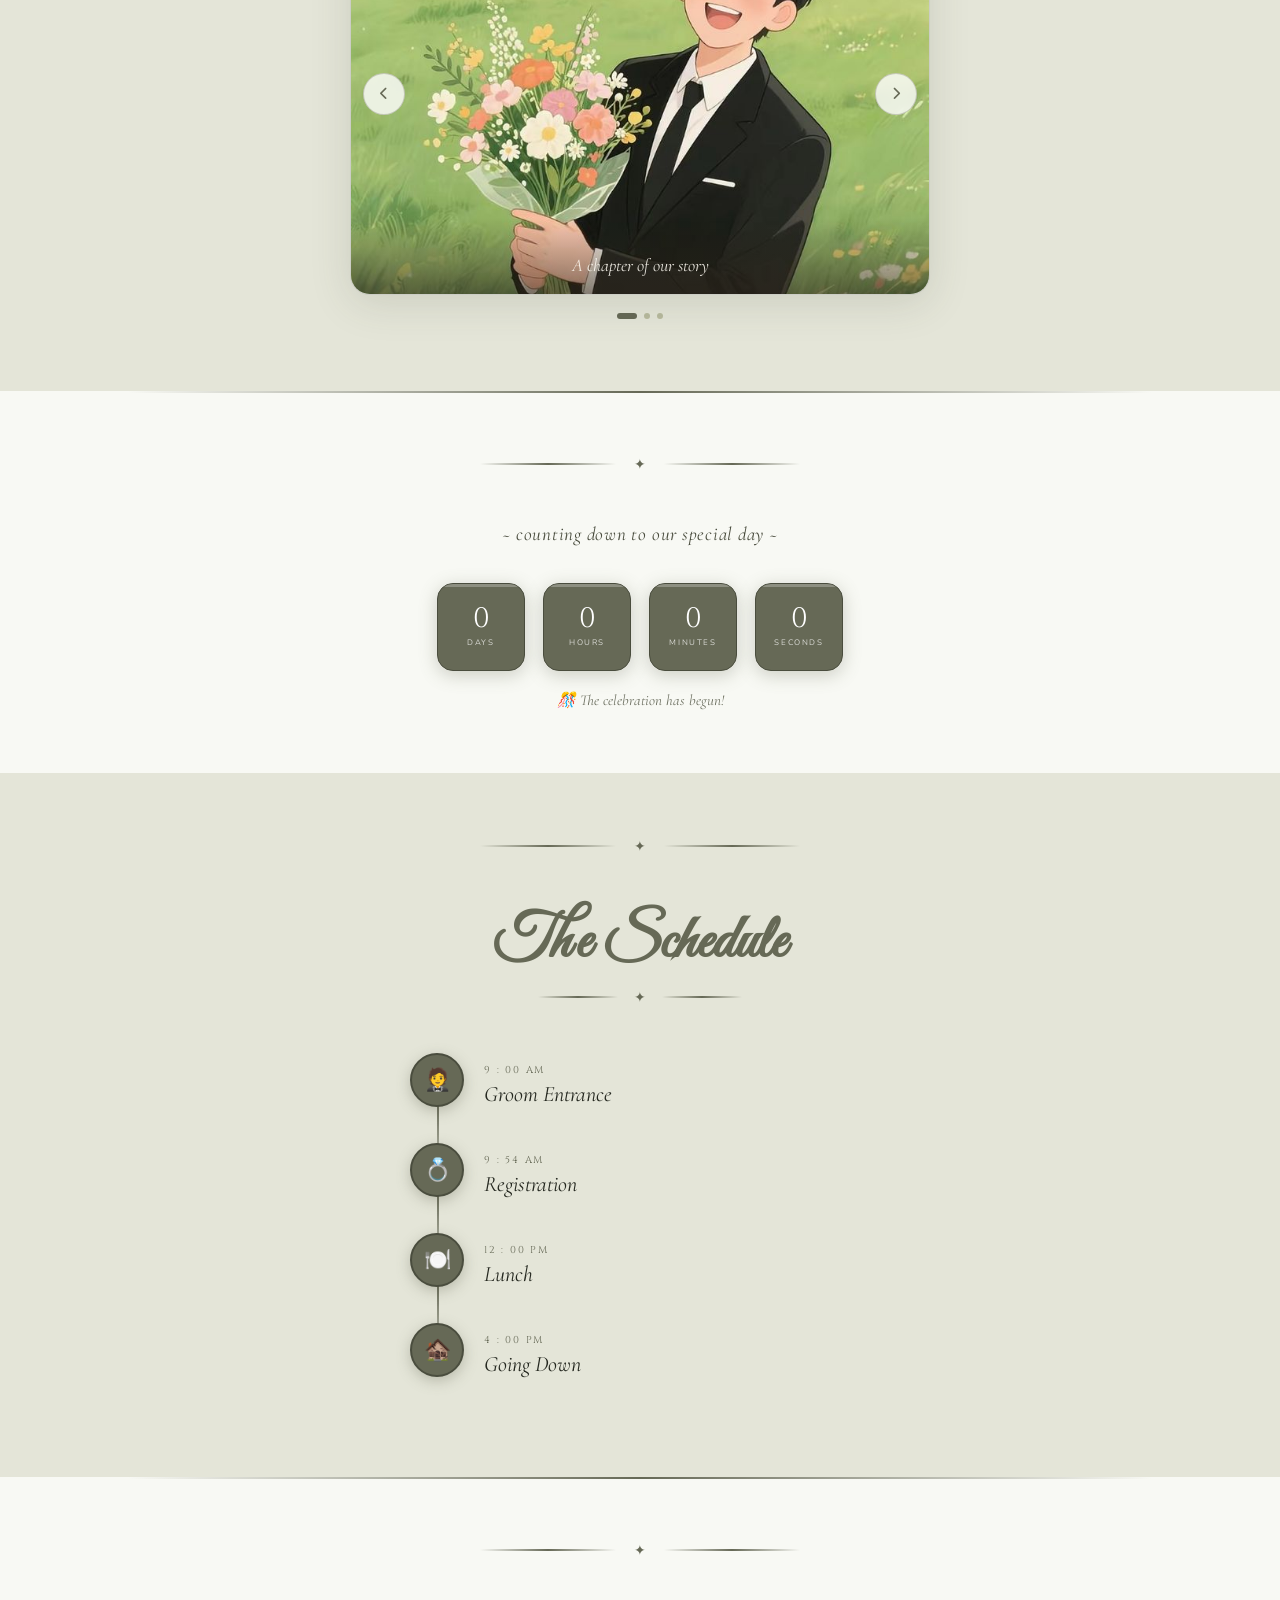
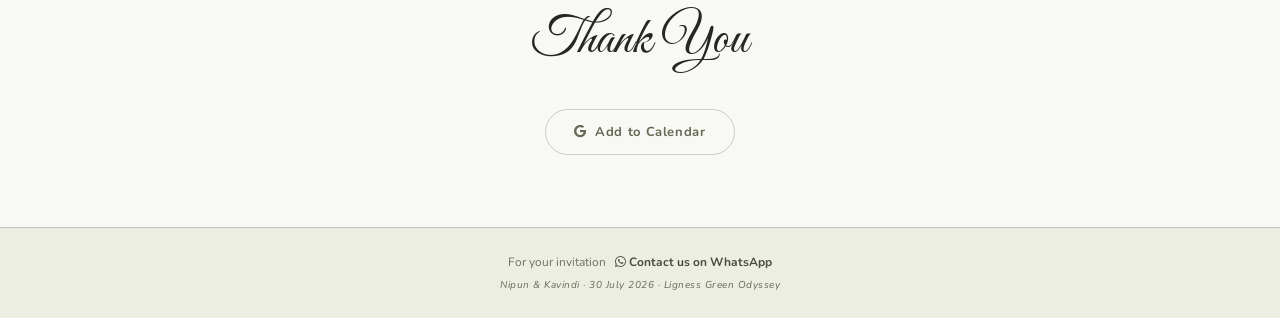
==== commit 68b11e88: "Add files via upload" ====
--- a/invitaion/index.html
+++ b/invitaion/index.html
@@ -5,9 +5,7 @@
   <meta name="viewport" content="width=device-width, initial-scale=1.0">
   <title>Nipun &amp; Kavindi · Wedding Invitation</title>
   <meta name="description" content="You are cordially invited to the wedding of Nipun &amp; Kavindi · 30 July 2026">
-  <meta http-equiv="Cache-Control" content="no-cache, no-store, must-revalidate">
-  <meta http-equiv="Pragma" content="no-cache">
-  <meta http-equiv="Expires" content="0">
+
   <link rel="preconnect" href="https://fonts.googleapis.com">
   <link rel="preconnect" href="https://fonts.gstatic.com" crossorigin>
   <link href="https://fonts.googleapis.com/css2?family=Great+Vibes&family=Cormorant+Garamond:ital,wght@0,300;0,400;0,500;0,600;1,300;1,400;1,500&family=Cinzel:wght@400;500;600&family=Nunito:wght@300;400;500;600&display=swap" rel="stylesheet">
@@ -478,6 +476,10 @@
       .cd-val   { font-size:22px; }
       .c-slide img { height:280px; }
       .hero { min-height: unset; padding-bottom: 20px; }
+    }
+
+    @media (min-width:768px) {
+      .hero { min-height: unset; padding-bottom: 60px; }
     }
 
     /* ── Contact popup ── */
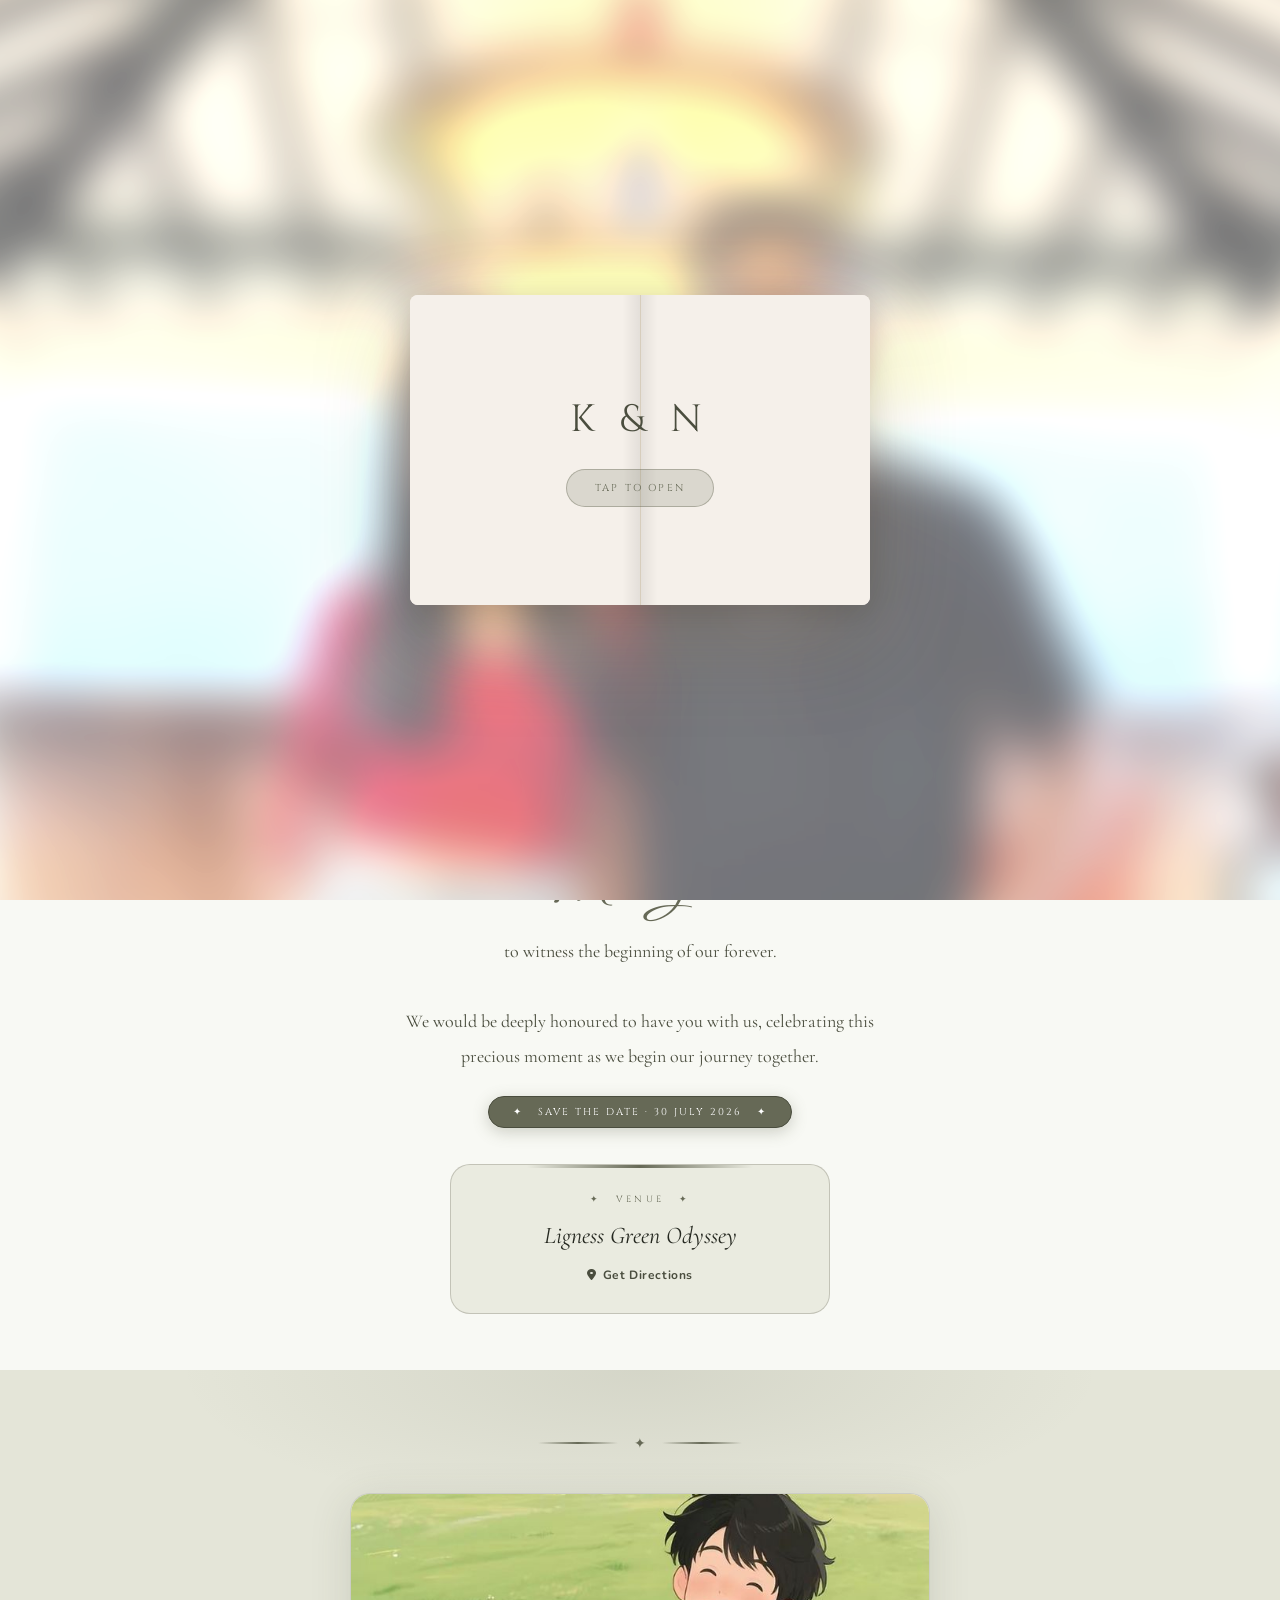
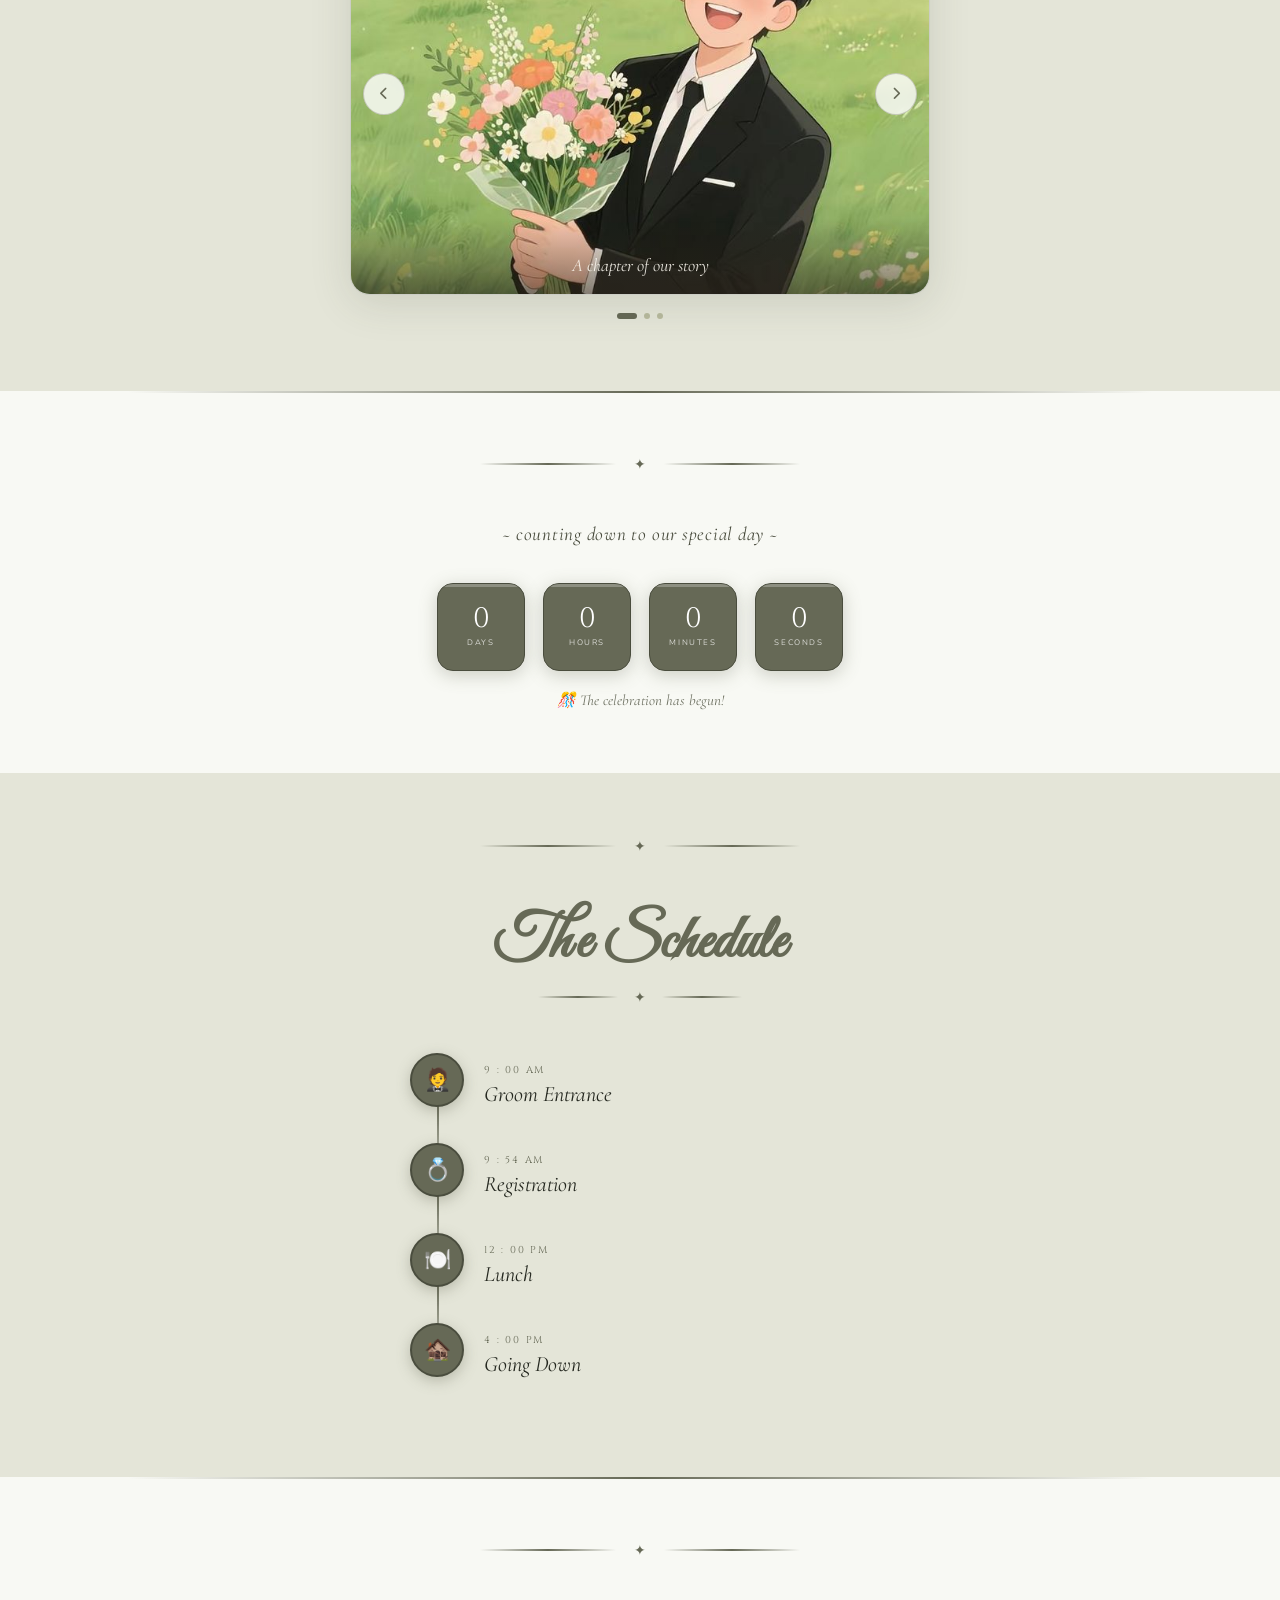
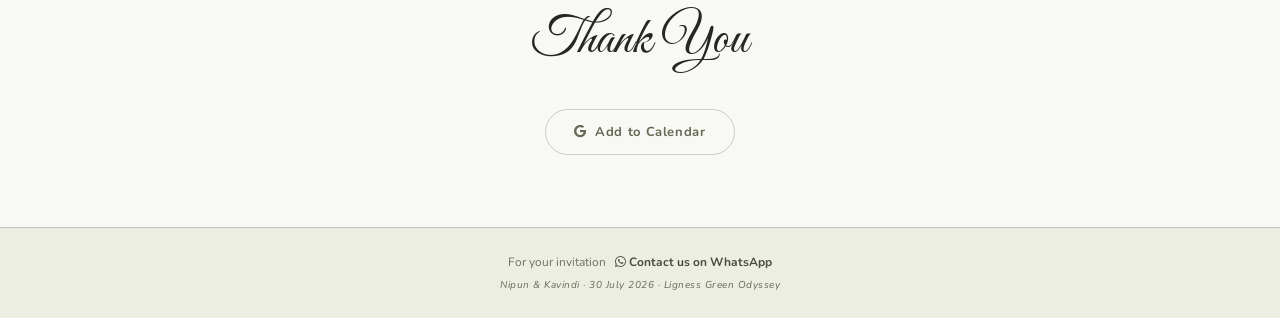
==== commit edab241d: "Add files via upload" ====
--- a/invitaion/index.html
+++ b/invitaion/index.html
@@ -722,7 +722,7 @@
     <div class="env-panel env-panel-right"></div>
     <div class="env-fold"></div>
     <div class="env-content" id="env-content">
-      <div class="env-monogram">N &amp; K</div>
+      <div class="env-monogram">K &amp; N</div>
       <button class="env-open-btn" onclick="openEnvelope()">TAP TO OPEN</button>
     </div>
   </div>
@@ -1433,11 +1433,18 @@
 function startAutoScroll() {
   _asActive = true;
   const SPEED = 0.6; // px per frame (~36px/s at 60fps)
+  let accumulated = 0;
   function step() {
     if (!_asActive) return;
-    const maxScroll = document.body.scrollHeight - window.innerHeight;
-    if (window.scrollY >= maxScroll) { _asActive = false; return; }
-    window.scrollBy(0, SPEED);
+    const scrollTop = window.pageYOffset || document.documentElement.scrollTop;
+    const maxScroll = document.documentElement.scrollHeight - window.innerHeight;
+    if (scrollTop >= maxScroll) { _asActive = false; return; }
+    accumulated += SPEED;
+    if (accumulated >= 1) {
+      const px = Math.floor(accumulated);
+      window.scrollBy(0, px);
+      accumulated -= px;
+    }
     _asRaf = requestAnimationFrame(step);
   }
   _asRaf = requestAnimationFrame(step);
@@ -1450,8 +1457,9 @@
   if (_asRaf) { cancelAnimationFrame(_asRaf); _asRaf = null; }
   clearTimeout(_asResumeTimer);
   _asResumeTimer = setTimeout(() => {
-    const maxScroll = document.body.scrollHeight - window.innerHeight;
-    if (window.scrollY < maxScroll) startAutoScroll();
+    const scrollTop = window.pageYOffset || document.documentElement.scrollTop;
+    const maxScroll = document.documentElement.scrollHeight - window.innerHeight;
+    if (scrollTop < maxScroll) startAutoScroll();
   }, 3000);
 }
 
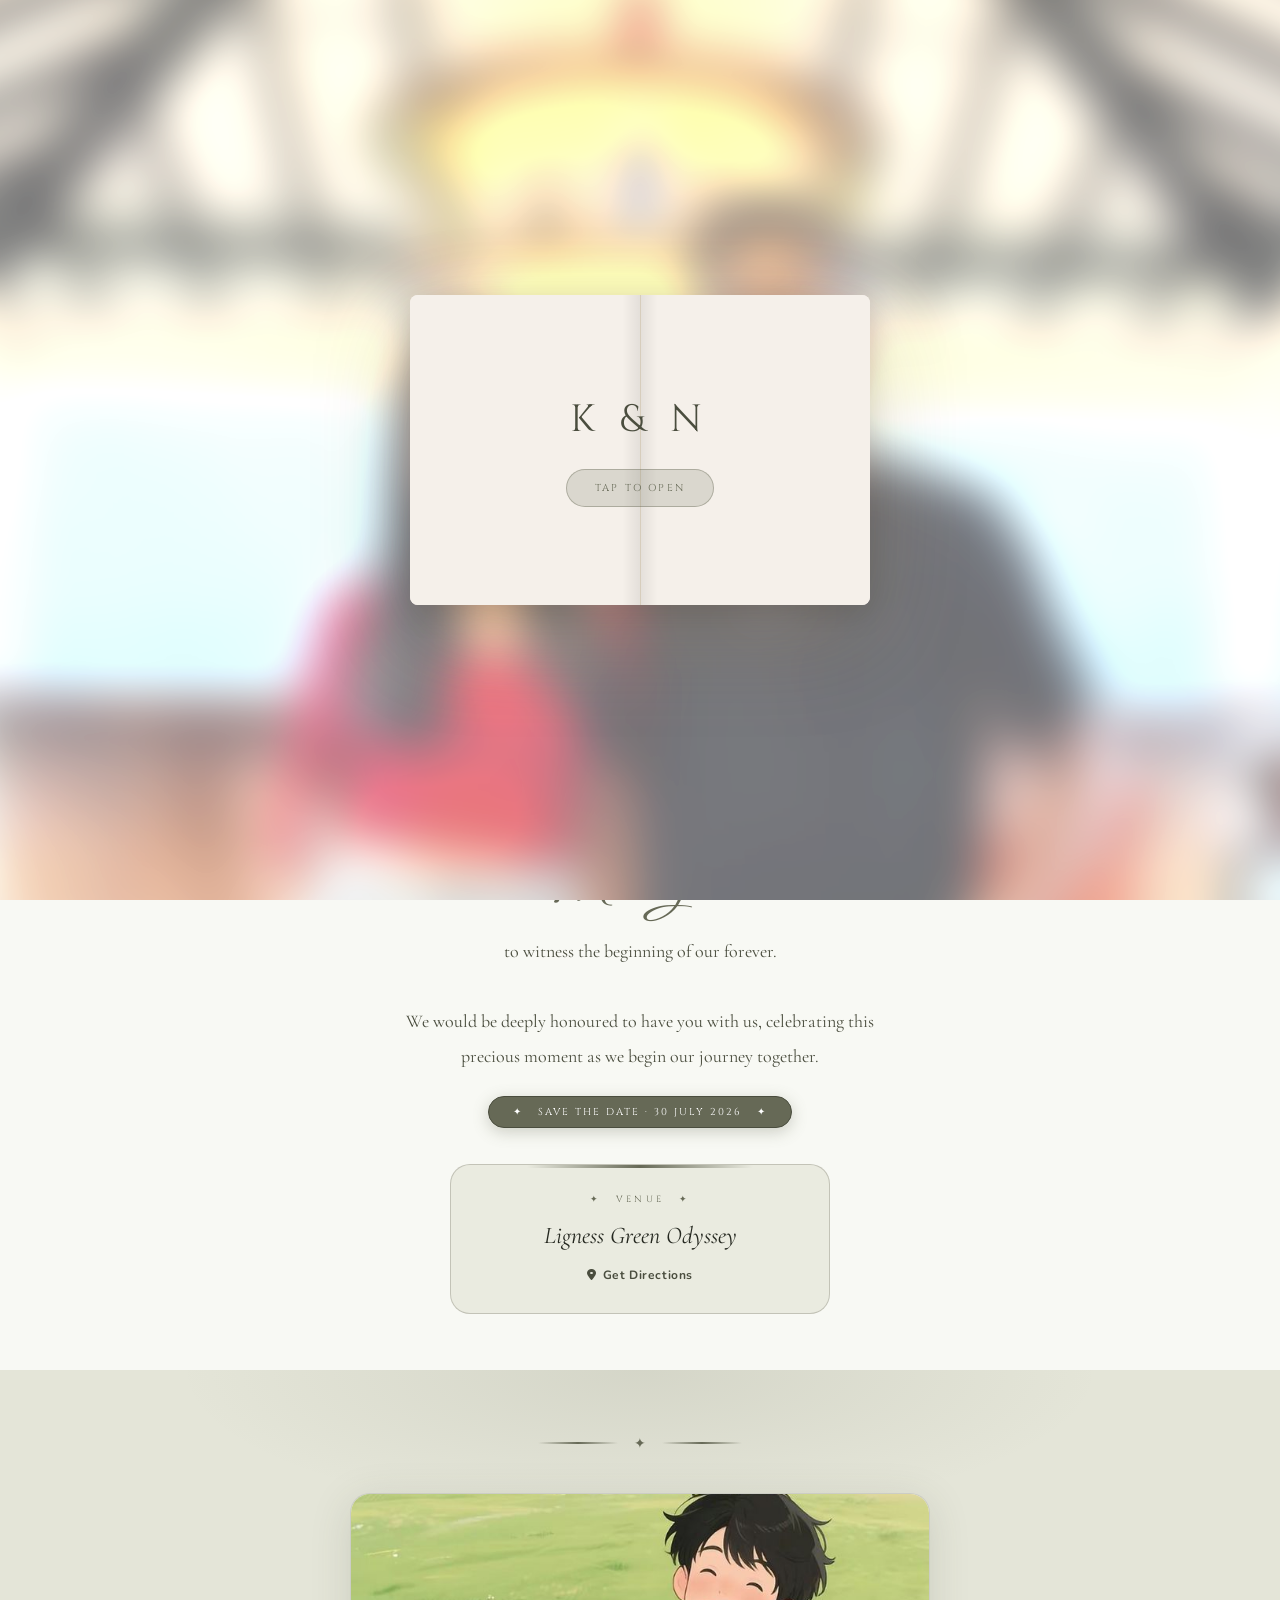
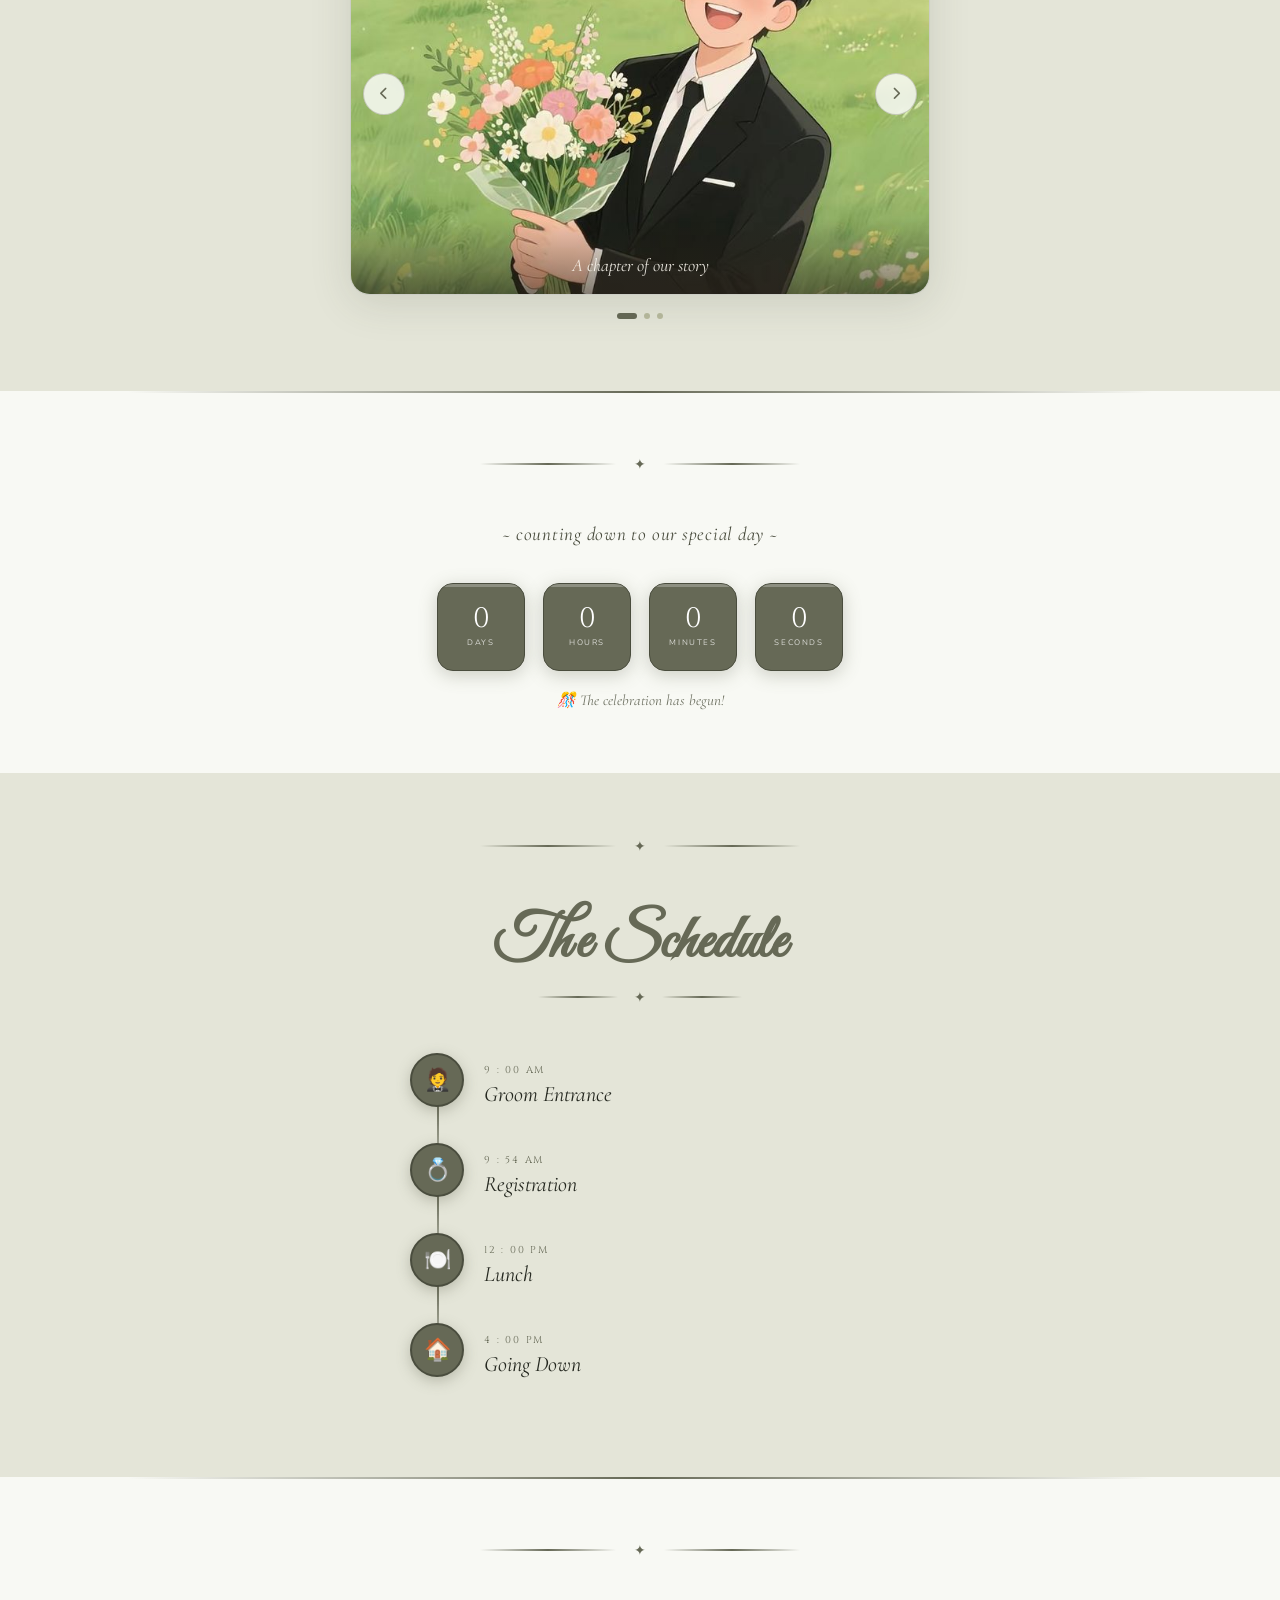
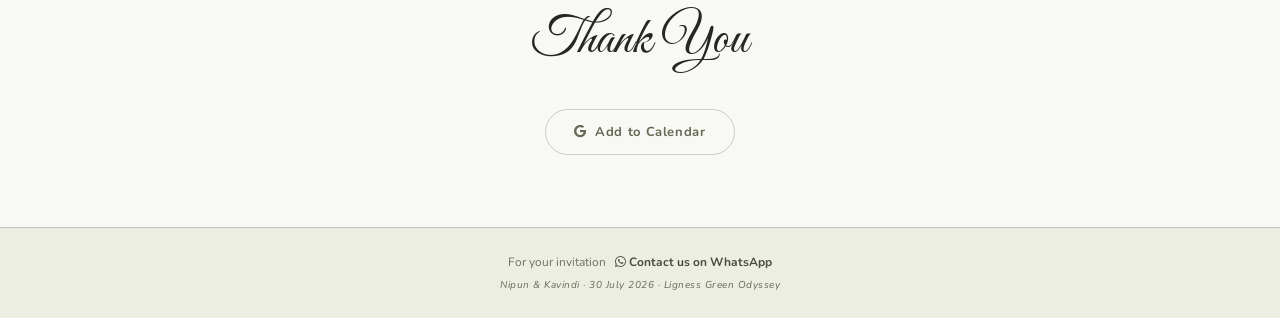
==== commit 96f303b8: "Add files via upload" ====
--- a/invitaion/index.html
+++ b/invitaion/index.html
@@ -39,7 +39,6 @@
     }
 
     *, *::before, *::after { margin:0; padding:0; box-sizing:border-box; }
-    html { scroll-behavior:smooth; }
 
     body {
       font-family: 'Nunito', sans-serif;
@@ -1192,7 +1191,7 @@
       </div>
     </div>
     <div class="tl-item reveal">
-      <div class="tl-icon">🏚️</div>
+      <div class="tl-icon">🏠</div>
       <div class="tl-body">
         <div class="tl-time">4 : 00  PM</div>
         <div class="tl-event">Going Down</div>
@@ -1429,20 +1428,31 @@
 /* ── Auto scroll ── */
 let _asRaf = null;
 let _asActive = false;
+let _asResumeTimer = null;
+
+function _getMaxScroll() {
+  // visualViewport.height is the true visible height on iOS (stable across address-bar resize)
+  const vh = (window.visualViewport && window.visualViewport.height) || window.innerHeight;
+  return document.documentElement.scrollHeight - vh;
+}
 
 function startAutoScroll() {
+  if (_asActive) return; // prevent duplicate loops
+  clearTimeout(_asResumeTimer);
   _asActive = true;
-  const SPEED = 0.6; // px per frame (~36px/s at 60fps)
+  const TARGET_SPEED = 0.7; // px per frame at full cruise (~42px/s at 60fps)
+  let speed = 0;            // starts at 0, eases in
   let accumulated = 0;
   function step() {
     if (!_asActive) return;
-    const scrollTop = window.pageYOffset || document.documentElement.scrollTop;
-    const maxScroll = document.documentElement.scrollHeight - window.innerHeight;
-    if (scrollTop >= maxScroll) { _asActive = false; return; }
-    accumulated += SPEED;
+    const scrollTop = window.pageYOffset;
+    if (scrollTop >= _getMaxScroll() - 2) { _asActive = false; return; }
+    // Exponential ease-in: speed creeps toward TARGET_SPEED smoothly
+    speed += (TARGET_SPEED - speed) * 0.04;
+    accumulated += speed;
     if (accumulated >= 1) {
       const px = Math.floor(accumulated);
-      window.scrollBy(0, px);
+      window.scrollTo(0, scrollTop + px); // scrollTo is respected by iOS; direct assignment is not
       accumulated -= px;
     }
     _asRaf = requestAnimationFrame(step);
@@ -1450,22 +1460,27 @@
   _asRaf = requestAnimationFrame(step);
 }
 
-let _asResumeTimer = null;
-
-function stopAutoScroll() {
+function _pauseAutoScroll() {
   _asActive = false;
   if (_asRaf) { cancelAnimationFrame(_asRaf); _asRaf = null; }
   clearTimeout(_asResumeTimer);
+}
+
+function _scheduleResume(delay) {
+  clearTimeout(_asResumeTimer);
   _asResumeTimer = setTimeout(() => {
-    const scrollTop = window.pageYOffset || document.documentElement.scrollTop;
-    const maxScroll = document.documentElement.scrollHeight - window.innerHeight;
-    if (scrollTop < maxScroll) startAutoScroll();
-  }, 3000);
+    if (window.pageYOffset < _getMaxScroll() - 2) startAutoScroll();
+  }, delay);
 }
 
-['wheel','touchstart','mousedown','keydown'].forEach(e =>
-  window.addEventListener(e, stopAutoScroll, { passive: true })
+// Non-touch: pause + auto-resume after 3s
+['wheel','mousedown','keydown'].forEach(e =>
+  window.addEventListener(e, () => { _pauseAutoScroll(); _scheduleResume(3000); }, { passive: true })
 );
+
+// Touch: stop when finger lands, resume 2s AFTER finger lifts (not 3s after it touched)
+window.addEventListener('touchstart', _pauseAutoScroll,          { passive: true });
+window.addEventListener('touchend',   () => _scheduleResume(2000), { passive: true });
 </script>
 </body>
 </html>
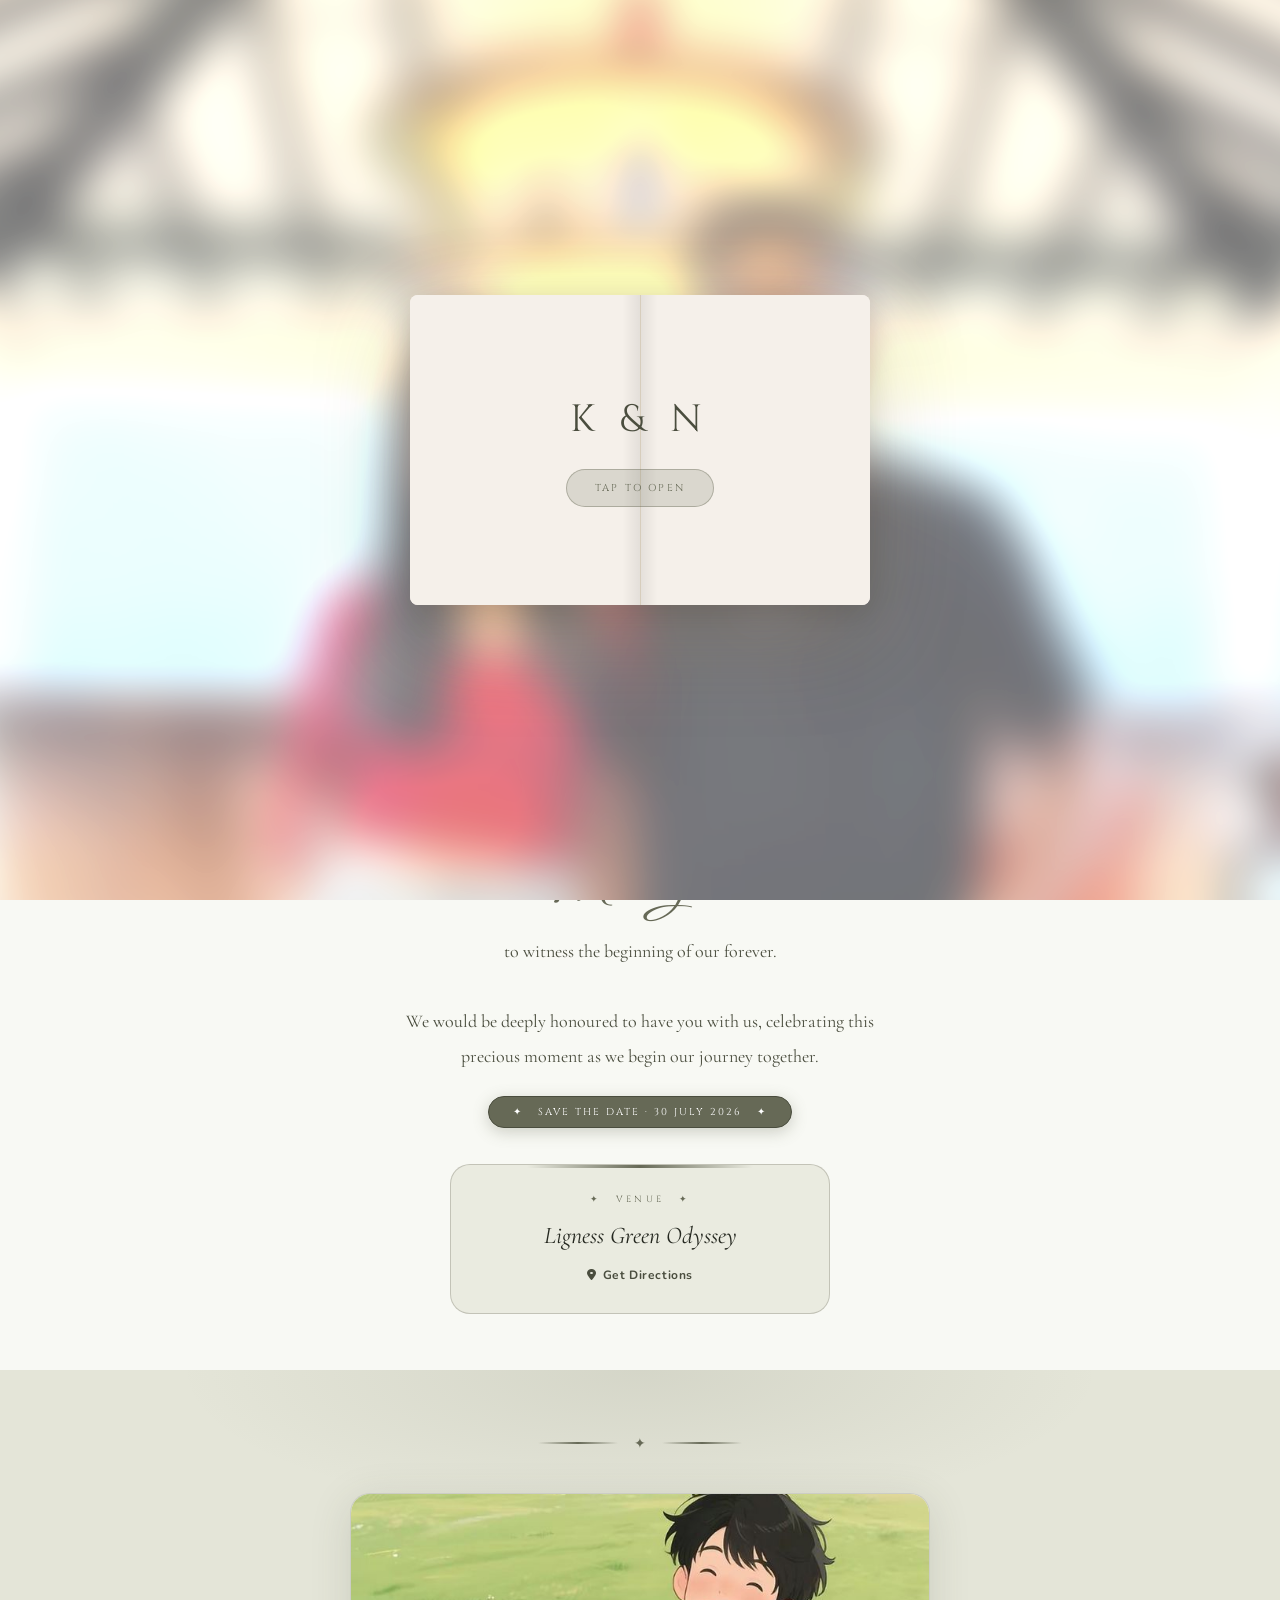
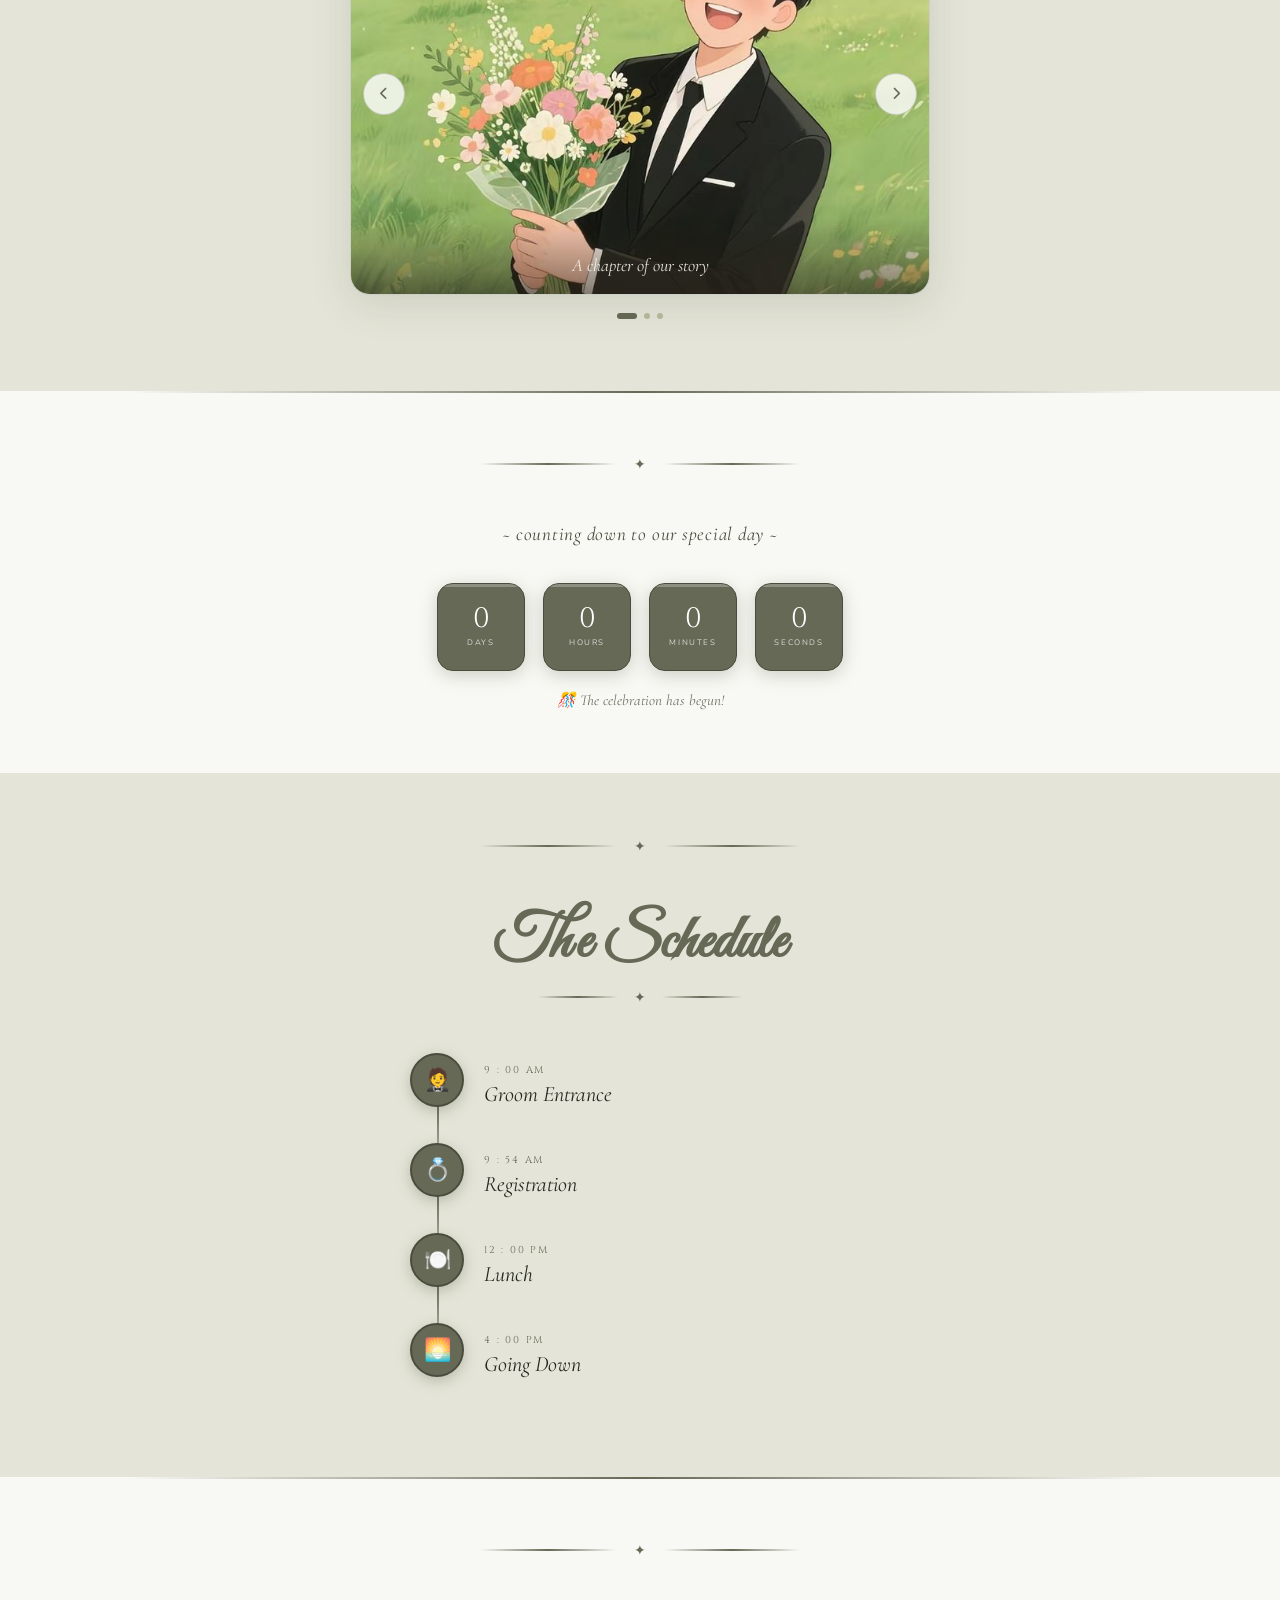
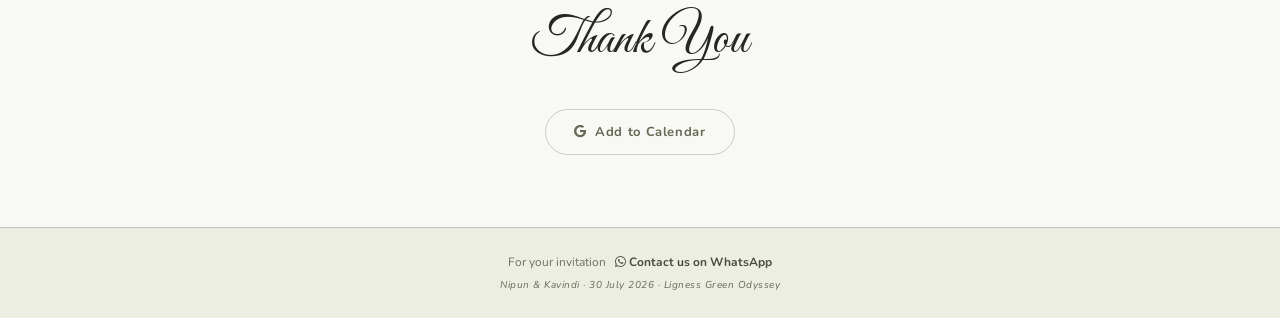
==== commit f7a3621b: "Update index.html" ====
--- a/invitaion/index.html
+++ b/invitaion/index.html
@@ -1191,7 +1191,7 @@
       </div>
     </div>
     <div class="tl-item reveal">
-      <div class="tl-icon">🏠</div>
+        <div class="tl-icon">🌅</div>
       <div class="tl-body">
         <div class="tl-time">4 : 00  PM</div>
         <div class="tl-event">Going Down</div>
